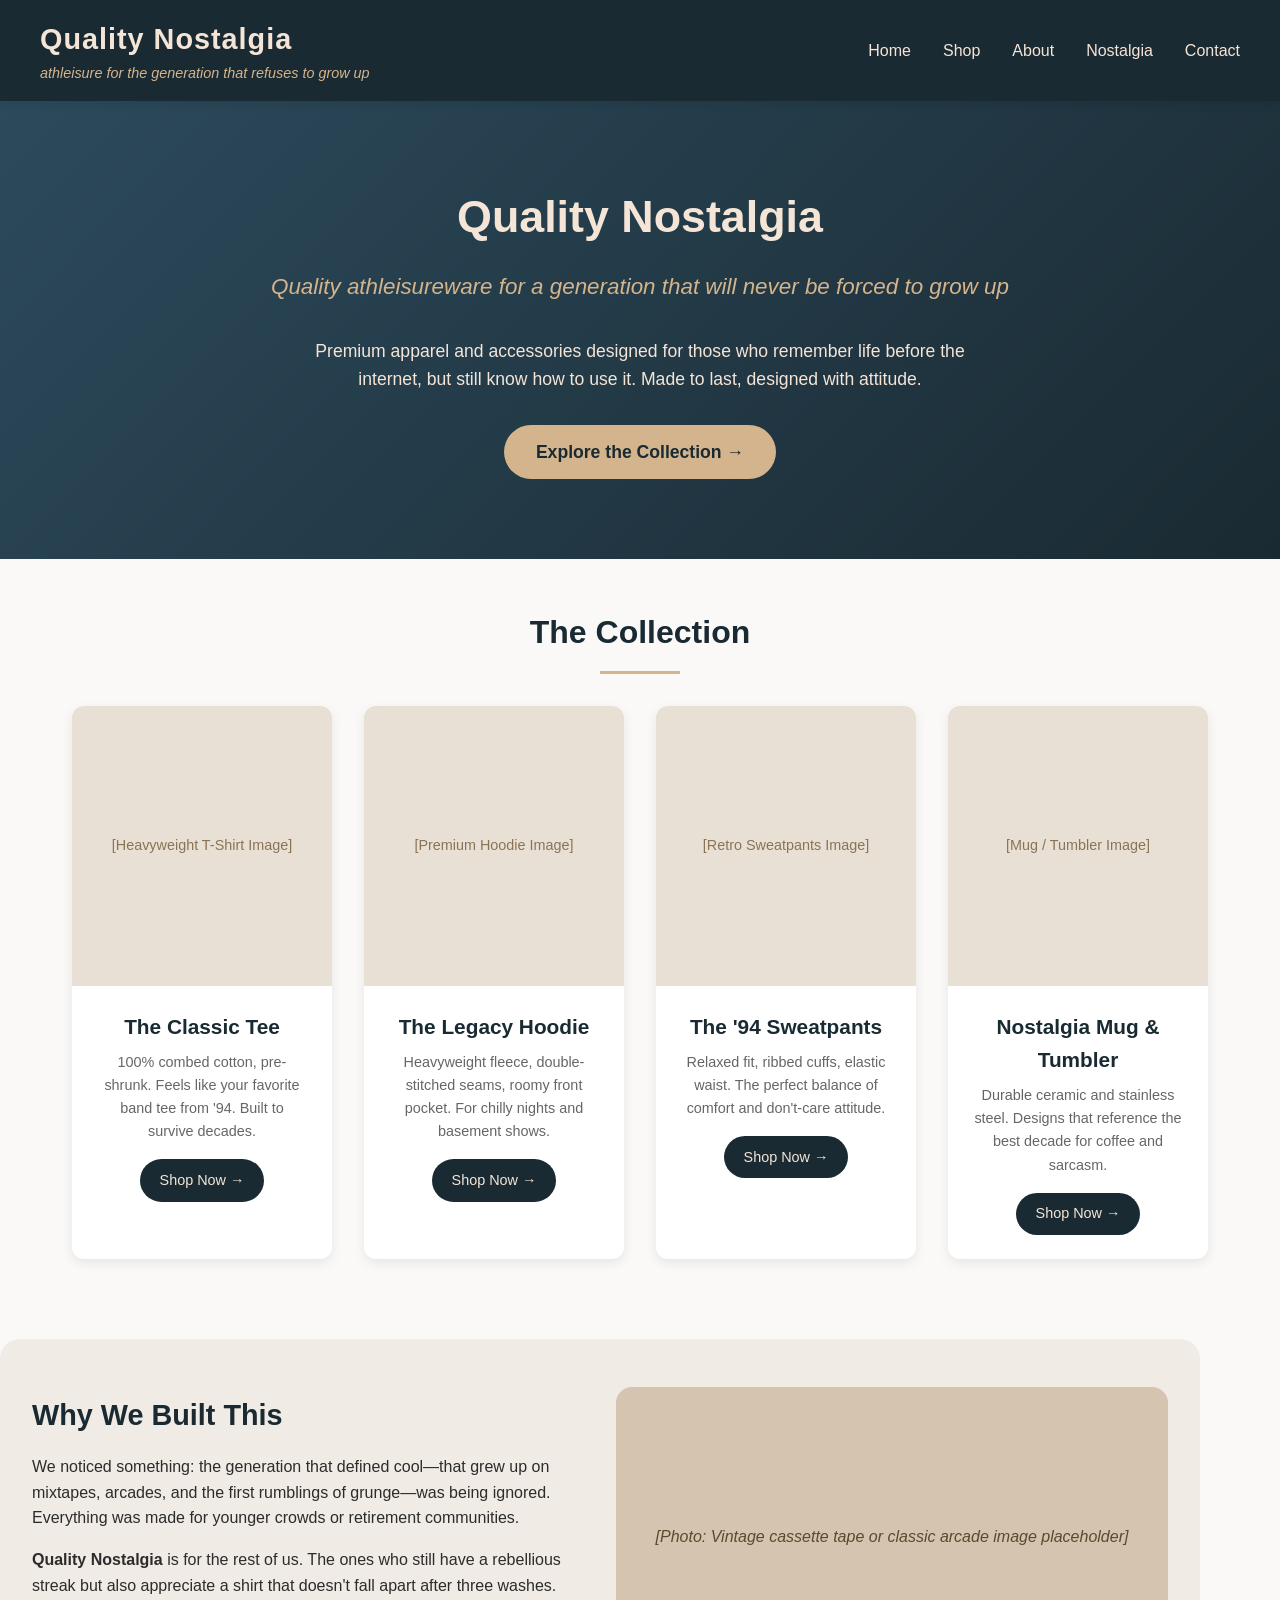
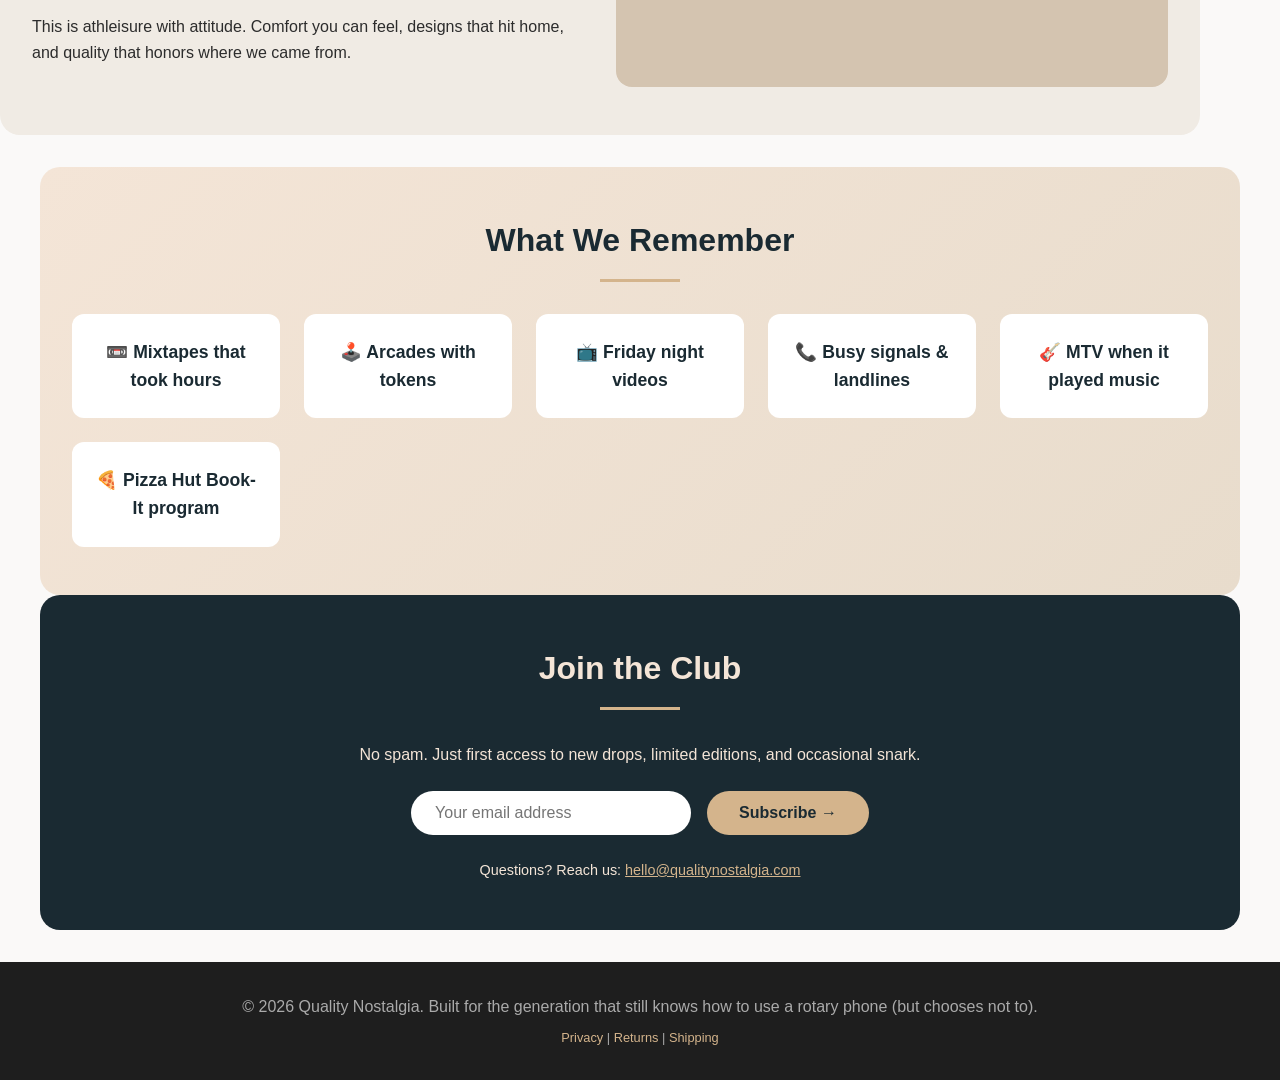
==== index.html @ 0fdc16dc "Create index.html" ====
<!DOCTYPE html>
<html lang="en">
<head>
    <meta charset="UTF-8">
    <meta name="viewport" content="width=device-width, initial-scale=1.0, user-scalable=yes">
    <title>Quality Nostalgia - Premium Athleisure for Gen X</title>
    <style>
        * {
            margin: 0;
            padding: 0;
            box-sizing: border-box;
        }

        body {
            font-family: 'Segoe UI', Tahoma, Geneva, Verdana, sans-serif;
            line-height: 1.6;
            color: #2c2c2c;
            background-color: #faf9f8;
        }

        /* Header & Navigation */
        header {
            background-color: #1a2a32;
            color: #f4e5d7;
            padding: 1rem 2rem;
            position: sticky;
            top: 0;
            z-index: 100;
            box-shadow: 0 2px 10px rgba(0,0,0,0.1);
        }

        .header-container {
            max-width: 1200px;
            margin: 0 auto;
            display: flex;
            justify-content: space-between;
            align-items: center;
            flex-wrap: wrap;
        }

        .logo h1 {
            font-size: 1.8rem;
            letter-spacing: 1px;
            font-weight: 600;
        }

        .logo p {
            font-size: 0.9rem;
            font-style: italic;
            color: #d4b48c;
        }

        nav ul {
            display: flex;
            list-style: none;
            gap: 2rem;
        }

        nav a {
            color: #f4e5d7;
            text-decoration: none;
            font-weight: 500;
            transition: color 0.3s;
        }

        nav a:hover {
            color: #d4b48c;
        }

        /* Hero Section */
        .hero {
            background: linear-gradient(135deg, #2c4a5c 0%, #1a2a32 100%);
            color: #f4e5d7;
            text-align: center;
            padding: 5rem 2rem;
        }

        .hero h2 {
            font-size: 2.8rem;
            margin-bottom: 1rem;
            font-weight: 700;
        }

        .hero .tagline {
            font-size: 1.4rem;
            margin-bottom: 2rem;
            font-style: italic;
            color: #d4b48c;
        }

        .hero p {
            max-width: 700px;
            margin: 0 auto 2rem;
            font-size: 1.1rem;
        }

        .cta-button {
            display: inline-block;
            background-color: #d4b48c;
            color: #1a2a32;
            padding: 0.8rem 2rem;
            text-decoration: none;
            font-weight: bold;
            border-radius: 40px;
            transition: all 0.3s;
            font-size: 1.1rem;
        }

        .cta-button:hover {
            background-color: #c4a074;
            transform: scale(1.02);
        }

        /* Container */
        .container {
            max-width: 1200px;
            margin: 0 auto;
            padding: 3rem 2rem;
        }

        /* Section Titles */
        .section-title {
            text-align: center;
            font-size: 2rem;
            margin-bottom: 2rem;
            color: #1a2a32;
            position: relative;
            padding-bottom: 1rem;
        }

        .section-title:after {
            content: '';
            position: absolute;
            bottom: 0;
            left: 50%;
            transform: translateX(-50%);
            width: 80px;
            height: 3px;
            background-color: #d4b48c;
        }

        /* Product Grid */
        .products-grid {
            display: grid;
            grid-template-columns: repeat(auto-fit, minmax(250px, 1fr));
            gap: 2rem;
            margin-top: 2rem;
        }

        .product-card {
            background: white;
            border-radius: 12px;
            overflow: hidden;
            box-shadow: 0 4px 12px rgba(0,0,0,0.08);
            transition: transform 0.3s, box-shadow 0.3s;
            text-align: center;
        }

        .product-card:hover {
            transform: translateY(-5px);
            box-shadow: 0 8px 20px rgba(0,0,0,0.12);
        }

        .product-image {
            width: 100%;
            height: 280px;
            background-color: #e8e0d5;
            display: flex;
            align-items: center;
            justify-content: center;
            color: #8b7355;
            font-size: 0.9rem;
        }

        .product-image img {
            width: 100%;
            height: 100%;
            object-fit: cover;
        }

        .product-info {
            padding: 1.5rem;
        }

        .product-info h3 {
            font-size: 1.3rem;
            margin-bottom: 0.5rem;
            color: #1a2a32;
        }

        .product-info p {
            color: #666;
            margin-bottom: 1rem;
            font-size: 0.9rem;
        }

        .shop-link {
            display: inline-block;
            background-color: #1a2a32;
            color: #f4e5d7;
            padding: 0.6rem 1.2rem;
            text-decoration: none;
            border-radius: 30px;
            font-size: 0.9rem;
            font-weight: 500;
            transition: background-color 0.3s;
        }

        .shop-link:hover {
            background-color: #2c4a5c;
        }

        /* About Section */
        .about {
            background-color: #f0ebe4;
            margin: 2rem 0;
            border-radius: 20px;
        }

        .about-content {
            display: grid;
            grid-template-columns: 1fr 1fr;
            gap: 2rem;
            align-items: center;
        }

        .about-text h3 {
            font-size: 1.8rem;
            margin-bottom: 1rem;
            color: #1a2a32;
        }

        .about-text p {
            margin-bottom: 1rem;
        }

        .about-image {
            background-color: #d4c4b0;
            border-radius: 16px;
            height: 300px;
            display: flex;
            align-items: center;
            justify-content: center;
            color: #5c4a2e;
            font-style: italic;
        }

        /* Nostalgia Section */
        .nostalgia {
            background: linear-gradient(135deg, #f4e5d7 0%, #e8dccc 100%);
            border-radius: 20px;
            text-align: center;
        }

        .nostalgia-grid {
            display: grid;
            grid-template-columns: repeat(auto-fit, minmax(200px, 1fr));
            gap: 1.5rem;
            margin-top: 2rem;
        }

        .nostalgia-item {
            background: white;
            padding: 1.5rem;
            border-radius: 12px;
            font-weight: bold;
            color: #1a2a32;
            font-size: 1.1rem;
        }

        /* Newsletter */
        .newsletter {
            text-align: center;
            background-color: #1a2a32;
            color: #f4e5d7;
            border-radius: 20px;
        }

        .newsletter-form {
            display: flex;
            flex-wrap: wrap;
            justify-content: center;
            gap: 1rem;
            margin-top: 1.5rem;
        }

        .newsletter-form input {
            padding: 0.8rem 1.5rem;
            border: none;
            border-radius: 40px;
            width: 280px;
            font-size: 1rem;
        }

        .newsletter-form button {
            background-color: #d4b48c;
            color: #1a2a32;
            border: none;
            padding: 0.8rem 2rem;
            border-radius: 40px;
            font-weight: bold;
            cursor: pointer;
            transition: background-color 0.3s;
            font-size: 1rem;
        }

        .newsletter-form button:hover {
            background-color: #c4a074;
        }

        /* Footer */
        footer {
            background-color: #1e1e1e;
            color: #aaa;
            text-align: center;
            padding: 2rem;
            margin-top: 2rem;
        }

        footer a {
            color: #d4b48c;
            text-decoration: none;
        }

        /* Responsive */
        @media (max-width: 768px) {
            .header-container {
                flex-direction: column;
                gap: 1rem;
            }
            nav ul {
                gap: 1rem;
                flex-wrap: wrap;
                justify-content: center;
            }
            .hero h2 {
                font-size: 2rem;
            }
            .about-content {
                grid-template-columns: 1fr;
            }
            .products-grid {
                grid-template-columns: repeat(auto-fit, minmax(200px, 1fr));
            }
        }
    </style>
</head>
<body>

<header>
    <div class="header-container">
        <div class="logo">
            <h1>Quality Nostalgia</h1>
            <p>athleisure for the generation that refuses to grow up</p>
        </div>
        <nav>
            <ul>
                <li><a href="#">Home</a></li>
                <li><a href="#products">Shop</a></li>
                <li><a href="#about">About</a></li>
                <li><a href="#nostalgia">Nostalgia</a></li>
                <li><a href="#contact">Contact</a></li>
            </ul>
        </nav>
    </div>
</header>

<section class="hero">
    <h2>Quality Nostalgia</h2>
    <div class="tagline">Quality athleisureware for a generation that will never be forced to grow up</div>
    <p>Premium apparel and accessories designed for those who remember life before the internet, but still know how to use it. Made to last, designed with attitude.</p>
    <a href="#products" class="cta-button">Explore the Collection →</a>
</section>

<div class="container" id="products">
    <h2 class="section-title">The Collection</h2>
    <div class="products-grid">
        <div class="product-card">
            <div class="product-image">
                [Heavyweight T-Shirt Image]
            </div>
            <div class="product-info">
                <h3>The Classic Tee</h3>
                <p>100% combed cotton, pre-shrunk. Feels like your favorite band tee from '94. Built to survive decades.</p>
                <a href="#" class="shop-link">Shop Now →</a>
            </div>
        </div>
        <div class="product-card">
            <div class="product-image">
                [Premium Hoodie Image]
            </div>
            <div class="product-info">
                <h3>The Legacy Hoodie</h3>
                <p>Heavyweight fleece, double-stitched seams, roomy front pocket. For chilly nights and basement shows.</p>
                <a href="#" class="shop-link">Shop Now →</a>
            </div>
        </div>
        <div class="product-card">
            <div class="product-image">
                [Retro Sweatpants Image]
            </div>
            <div class="product-info">
                <h3>The '94 Sweatpants</h3>
                <p>Relaxed fit, ribbed cuffs, elastic waist. The perfect balance of comfort and don't-care attitude.</p>
                <a href="#" class="shop-link">Shop Now →</a>
            </div>
        </div>
        <div class="product-card">
            <div class="product-image">
                [Mug / Tumbler Image]
            </div>
            <div class="product-info">
                <h3>Nostalgia Mug & Tumbler</h3>
                <p>Durable ceramic and stainless steel. Designs that reference the best decade for coffee and sarcasm.</p>
                <a href="#" class="shop-link">Shop Now →</a>
            </div>
        </div>
    </div>
</div>

<div class="container about" id="about">
    <div class="about-content">
        <div class="about-text">
            <h3>Why We Built This</h3>
            <p>We noticed something: the generation that defined cool—that grew up on mixtapes, arcades, and the first rumblings of grunge—was being ignored. Everything was made for younger crowds or retirement communities.</p>
            <p><strong>Quality Nostalgia</strong> is for the rest of us. The ones who still have a rebellious streak but also appreciate a shirt that doesn't fall apart after three washes.</p>
            <p>This is athleisure with attitude. Comfort you can feel, designs that hit home, and quality that honors where we came from.</p>
        </div>
        <div class="about-image">
            [Photo: Vintage cassette tape or classic arcade image placeholder]
        </div>
    </div>
</div>

<div class="container nostalgia" id="nostalgia">
    <h2 class="section-title">What We Remember</h2>
    <div class="nostalgia-grid">
        <div class="nostalgia-item">📼 Mixtapes that took hours</div>
        <div class="nostalgia-item">🕹️ Arcades with tokens</div>
        <div class="nostalgia-item">📺 Friday night videos</div>
        <div class="nostalgia-item">📞 Busy signals & landlines</div>
        <div class="nostalgia-item">🎸 MTV when it played music</div>
        <div class="nostalgia-item">🍕 Pizza Hut Book-It program</div>
    </div>
</div>

<div class="container newsletter" id="contact">
    <h2 class="section-title" style="color: #f4e5d7;">Join the Club</h2>
    <p>No spam. Just first access to new drops, limited editions, and occasional snark.</p>
    <form class="newsletter-form" action="#" method="post">
        <input type="email" placeholder="Your email address" required>
        <button type="submit">Subscribe →</button>
    </form>
    <p style="margin-top: 1.5rem; font-size: 0.9rem;">Questions? Reach us: <a href="mailto:hello@qualitynostalgia.com" style="color: #d4b48c;">hello@qualitynostalgia.com</a></p>
</div>

<footer>
    <p>&copy; 2026 Quality Nostalgia. Built for the generation that still knows how to use a rotary phone (but chooses not to).</p>
    <p style="margin-top: 0.5rem; font-size: 0.8rem;"><a href="#">Privacy</a> | <a href="#">Returns</a> | <a href="#">Shipping</a></p>
</footer>

</body>
</html>
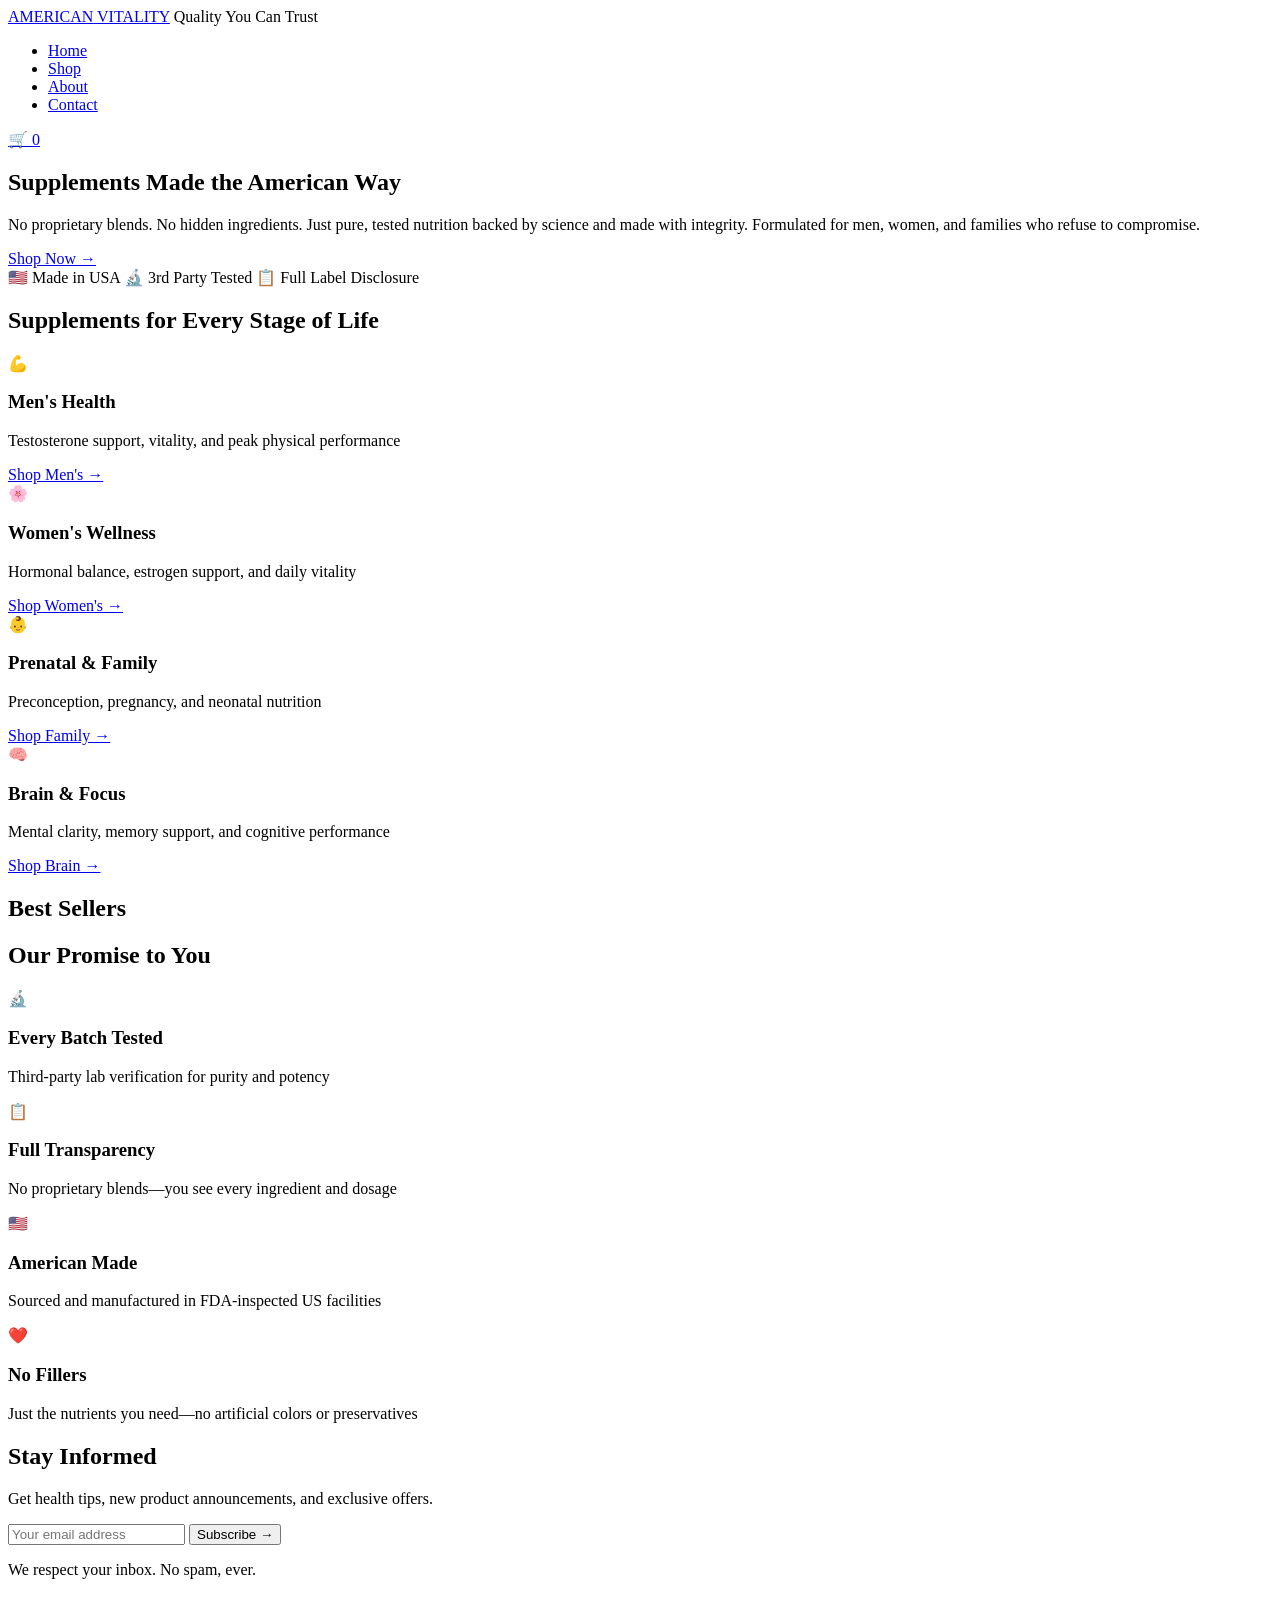
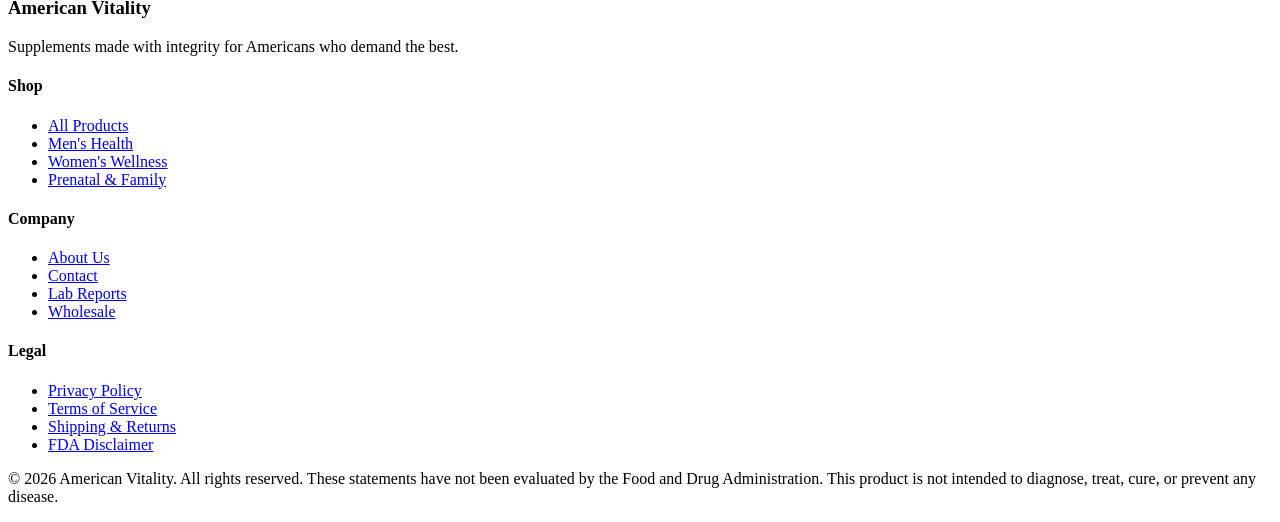
==== commit 27392fe7: "Update index.html" ====
--- a/index.html
+++ b/index.html
@@ -2,462 +2,171 @@
 <html lang="en">
 <head>
     <meta charset="UTF-8">
-    <meta name="viewport" content="width=device-width, initial-scale=1.0, user-scalable=yes">
-    <title>Quality Nostalgia - Premium Athleisure for Gen X</title>
-    <style>
-        * {
-            margin: 0;
-            padding: 0;
-            box-sizing: border-box;
-        }
-
-        body {
-            font-family: 'Segoe UI', Tahoma, Geneva, Verdana, sans-serif;
-            line-height: 1.6;
-            color: #2c2c2c;
-            background-color: #faf9f8;
-        }
-
-        /* Header & Navigation */
-        header {
-            background-color: #1a2a32;
-            color: #f4e5d7;
-            padding: 1rem 2rem;
-            position: sticky;
-            top: 0;
-            z-index: 100;
-            box-shadow: 0 2px 10px rgba(0,0,0,0.1);
-        }
-
-        .header-container {
-            max-width: 1200px;
-            margin: 0 auto;
-            display: flex;
-            justify-content: space-between;
-            align-items: center;
-            flex-wrap: wrap;
-        }
-
-        .logo h1 {
-            font-size: 1.8rem;
-            letter-spacing: 1px;
-            font-weight: 600;
-        }
-
-        .logo p {
-            font-size: 0.9rem;
-            font-style: italic;
-            color: #d4b48c;
-        }
-
-        nav ul {
-            display: flex;
-            list-style: none;
-            gap: 2rem;
-        }
-
-        nav a {
-            color: #f4e5d7;
-            text-decoration: none;
-            font-weight: 500;
-            transition: color 0.3s;
-        }
-
-        nav a:hover {
-            color: #d4b48c;
-        }
-
-        /* Hero Section */
-        .hero {
-            background: linear-gradient(135deg, #2c4a5c 0%, #1a2a32 100%);
-            color: #f4e5d7;
-            text-align: center;
-            padding: 5rem 2rem;
-        }
-
-        .hero h2 {
-            font-size: 2.8rem;
-            margin-bottom: 1rem;
-            font-weight: 700;
-        }
-
-        .hero .tagline {
-            font-size: 1.4rem;
-            margin-bottom: 2rem;
-            font-style: italic;
-            color: #d4b48c;
-        }
-
-        .hero p {
-            max-width: 700px;
-            margin: 0 auto 2rem;
-            font-size: 1.1rem;
-        }
-
-        .cta-button {
-            display: inline-block;
-            background-color: #d4b48c;
-            color: #1a2a32;
-            padding: 0.8rem 2rem;
-            text-decoration: none;
-            font-weight: bold;
-            border-radius: 40px;
-            transition: all 0.3s;
-            font-size: 1.1rem;
-        }
-
-        .cta-button:hover {
-            background-color: #c4a074;
-            transform: scale(1.02);
-        }
-
-        /* Container */
-        .container {
-            max-width: 1200px;
-            margin: 0 auto;
-            padding: 3rem 2rem;
-        }
-
-        /* Section Titles */
-        .section-title {
-            text-align: center;
-            font-size: 2rem;
-            margin-bottom: 2rem;
-            color: #1a2a32;
-            position: relative;
-            padding-bottom: 1rem;
-        }
-
-        .section-title:after {
-            content: '';
-            position: absolute;
-            bottom: 0;
-            left: 50%;
-            transform: translateX(-50%);
-            width: 80px;
-            height: 3px;
-            background-color: #d4b48c;
-        }
-
-        /* Product Grid */
-        .products-grid {
-            display: grid;
-            grid-template-columns: repeat(auto-fit, minmax(250px, 1fr));
-            gap: 2rem;
-            margin-top: 2rem;
-        }
-
-        .product-card {
-            background: white;
-            border-radius: 12px;
-            overflow: hidden;
-            box-shadow: 0 4px 12px rgba(0,0,0,0.08);
-            transition: transform 0.3s, box-shadow 0.3s;
-            text-align: center;
-        }
-
-        .product-card:hover {
-            transform: translateY(-5px);
-            box-shadow: 0 8px 20px rgba(0,0,0,0.12);
-        }
-
-        .product-image {
-            width: 100%;
-            height: 280px;
-            background-color: #e8e0d5;
-            display: flex;
-            align-items: center;
-            justify-content: center;
-            color: #8b7355;
-            font-size: 0.9rem;
-        }
-
-        .product-image img {
-            width: 100%;
-            height: 100%;
-            object-fit: cover;
-        }
-
-        .product-info {
-            padding: 1.5rem;
-        }
-
-        .product-info h3 {
-            font-size: 1.3rem;
-            margin-bottom: 0.5rem;
-            color: #1a2a32;
-        }
-
-        .product-info p {
-            color: #666;
-            margin-bottom: 1rem;
-            font-size: 0.9rem;
-        }
-
-        .shop-link {
-            display: inline-block;
-            background-color: #1a2a32;
-            color: #f4e5d7;
-            padding: 0.6rem 1.2rem;
-            text-decoration: none;
-            border-radius: 30px;
-            font-size: 0.9rem;
-            font-weight: 500;
-            transition: background-color 0.3s;
-        }
-
-        .shop-link:hover {
-            background-color: #2c4a5c;
-        }
-
-        /* About Section */
-        .about {
-            background-color: #f0ebe4;
-            margin: 2rem 0;
-            border-radius: 20px;
-        }
-
-        .about-content {
-            display: grid;
-            grid-template-columns: 1fr 1fr;
-            gap: 2rem;
-            align-items: center;
-        }
-
-        .about-text h3 {
-            font-size: 1.8rem;
-            margin-bottom: 1rem;
-            color: #1a2a32;
-        }
-
-        .about-text p {
-            margin-bottom: 1rem;
-        }
-
-        .about-image {
-            background-color: #d4c4b0;
-            border-radius: 16px;
-            height: 300px;
-            display: flex;
-            align-items: center;
-            justify-content: center;
-            color: #5c4a2e;
-            font-style: italic;
-        }
-
-        /* Nostalgia Section */
-        .nostalgia {
-            background: linear-gradient(135deg, #f4e5d7 0%, #e8dccc 100%);
-            border-radius: 20px;
-            text-align: center;
-        }
-
-        .nostalgia-grid {
-            display: grid;
-            grid-template-columns: repeat(auto-fit, minmax(200px, 1fr));
-            gap: 1.5rem;
-            margin-top: 2rem;
-        }
-
-        .nostalgia-item {
-            background: white;
-            padding: 1.5rem;
-            border-radius: 12px;
-            font-weight: bold;
-            color: #1a2a32;
-            font-size: 1.1rem;
-        }
-
-        /* Newsletter */
-        .newsletter {
-            text-align: center;
-            background-color: #1a2a32;
-            color: #f4e5d7;
-            border-radius: 20px;
-        }
-
-        .newsletter-form {
-            display: flex;
-            flex-wrap: wrap;
-            justify-content: center;
-            gap: 1rem;
-            margin-top: 1.5rem;
-        }
-
-        .newsletter-form input {
-            padding: 0.8rem 1.5rem;
-            border: none;
-            border-radius: 40px;
-            width: 280px;
-            font-size: 1rem;
-        }
-
-        .newsletter-form button {
-            background-color: #d4b48c;
-            color: #1a2a32;
-            border: none;
-            padding: 0.8rem 2rem;
-            border-radius: 40px;
-            font-weight: bold;
-            cursor: pointer;
-            transition: background-color 0.3s;
-            font-size: 1rem;
-        }
-
-        .newsletter-form button:hover {
-            background-color: #c4a074;
-        }
-
-        /* Footer */
-        footer {
-            background-color: #1e1e1e;
-            color: #aaa;
-            text-align: center;
-            padding: 2rem;
-            margin-top: 2rem;
-        }
-
-        footer a {
-            color: #d4b48c;
-            text-decoration: none;
-        }
-
-        /* Responsive */
-        @media (max-width: 768px) {
-            .header-container {
-                flex-direction: column;
-                gap: 1rem;
-            }
-            nav ul {
-                gap: 1rem;
-                flex-wrap: wrap;
-                justify-content: center;
-            }
-            .hero h2 {
-                font-size: 2rem;
-            }
-            .about-content {
-                grid-template-columns: 1fr;
-            }
-            .products-grid {
-                grid-template-columns: repeat(auto-fit, minmax(200px, 1fr));
-            }
-        }
-    </style>
+    <meta name="viewport" content="width=device-width, initial-scale=1.0">
+    <title>American Vitality | Premium Supplements for Peak Performance</title>
+    <meta name="description" content="Premium, American-made supplements for men, women, and families. Tested for purity, made with integrity.">
+    <link rel="stylesheet" href="css/style.css">
+    <link href="https://fonts.googleapis.com/css2?family=Inter:opsz,wght@14..32,300;14..32,400;14..32,600;14..32,700&family=Playfair+Display:wght@400;500;600&display=swap" rel="stylesheet">
 </head>
 <body>
+    <!-- Header -->
+    <header class="header">
+        <nav class="nav-container">
+            <div class="logo">
+                <a href="index.html">AMERICAN VITALITY</a>
+                <span>Quality You Can Trust</span>
+            </div>
+            <ul class="nav-links">
+                <li><a href="index.html">Home</a></li>
+                <li><a href="products.html">Shop</a></li>
+                <li><a href="about.html">About</a></li>
+                <li><a href="contact.html">Contact</a></li>
+            </ul>
+            <div class="cart-icon">
+                <a href="#" id="cartLink">🛒 <span id="cartCount">0</span></a>
+            </div>
+        </nav>
+    </header>
 
-<header>
-    <div class="header-container">
-        <div class="logo">
-            <h1>Quality Nostalgia</h1>
-            <p>athleisure for the generation that refuses to grow up</p>
+    <!-- Hero Section -->
+    <section class="hero">
+        <div class="hero-content">
+            <h1>Supplements Made the American Way</h1>
+            <p>No proprietary blends. No hidden ingredients. Just pure, tested nutrition backed by science and made with integrity. Formulated for men, women, and families who refuse to compromise.</p>
+            <a href="products.html" class="btn-primary">Shop Now →</a>
         </div>
-        <nav>
-            <ul>
-                <li><a href="#">Home</a></li>
-                <li><a href="#products">Shop</a></li>
-                <li><a href="#about">About</a></li>
-                <li><a href="#nostalgia">Nostalgia</a></li>
-                <li><a href="#contact">Contact</a></li>
-            </ul>
-        </nav>
-    </div>
-</header>
+        <div class="hero-badge">
+            <span>🇺🇸 Made in USA</span>
+            <span>🔬 3rd Party Tested</span>
+            <span>📋 Full Label Disclosure</span>
+        </div>
+    </section>
 
-<section class="hero">
-    <h2>Quality Nostalgia</h2>
-    <div class="tagline">Quality athleisureware for a generation that will never be forced to grow up</div>
-    <p>Premium apparel and accessories designed for those who remember life before the internet, but still know how to use it. Made to last, designed with attitude.</p>
-    <a href="#products" class="cta-button">Explore the Collection →</a>
-</section>
-
-<div class="container" id="products">
-    <h2 class="section-title">The Collection</h2>
-    <div class="products-grid">
-        <div class="product-card">
-            <div class="product-image">
-                [Heavyweight T-Shirt Image]
-            </div>
-            <div class="product-info">
-                <h3>The Classic Tee</h3>
-                <p>100% combed cotton, pre-shrunk. Feels like your favorite band tee from '94. Built to survive decades.</p>
-                <a href="#" class="shop-link">Shop Now →</a>
+    <!-- Featured Categories -->
+    <section class="categories">
+        <div class="container">
+            <h2 class="section-title">Supplements for Every Stage of Life</h2>
+            <div class="category-grid">
+                <div class="category-card">
+                    <div class="category-icon">💪</div>
+                    <h3>Men's Health</h3>
+                    <p>Testosterone support, vitality, and peak physical performance</p>
+                    <a href="products.html?category=men">Shop Men's →</a>
+                </div>
+                <div class="category-card">
+                    <div class="category-icon">🌸</div>
+                    <h3>Women's Wellness</h3>
+                    <p>Hormonal balance, estrogen support, and daily vitality</p>
+                    <a href="products.html?category=women">Shop Women's →</a>
+                </div>
+                <div class="category-card">
+                    <div class="category-icon">👶</div>
+                    <h3>Prenatal & Family</h3>
+                    <p>Preconception, pregnancy, and neonatal nutrition</p>
+                    <a href="products.html?category=family">Shop Family →</a>
+                </div>
+                <div class="category-card">
+                    <div class="category-icon">🧠</div>
+                    <h3>Brain & Focus</h3>
+                    <p>Mental clarity, memory support, and cognitive performance</p>
+                    <a href="products.html?category=brain">Shop Brain →</a>
+                </div>
             </div>
         </div>
-        <div class="product-card">
-            <div class="product-image">
-                [Premium Hoodie Image]
-            </div>
-            <div class="product-info">
-                <h3>The Legacy Hoodie</h3>
-                <p>Heavyweight fleece, double-stitched seams, roomy front pocket. For chilly nights and basement shows.</p>
-                <a href="#" class="shop-link">Shop Now →</a>
+    </section>
+
+    <!-- Featured Products -->
+    <section class="featured">
+        <div class="container">
+            <h2 class="section-title">Best Sellers</h2>
+            <div class="product-grid" id="featuredProducts">
+                <!-- Products loaded via JavaScript -->
             </div>
         </div>
-        <div class="product-card">
-            <div class="product-image">
-                [Retro Sweatpants Image]
-            </div>
-            <div class="product-info">
-                <h3>The '94 Sweatpants</h3>
-                <p>Relaxed fit, ribbed cuffs, elastic waist. The perfect balance of comfort and don't-care attitude.</p>
-                <a href="#" class="shop-link">Shop Now →</a>
+    </section>
+
+    <!-- Quality Promise -->
+    <section class="quality-banner">
+        <div class="container">
+            <h2>Our Promise to You</h2>
+            <div class="promise-grid">
+                <div class="promise-item">
+                    <span>🔬</span>
+                    <h3>Every Batch Tested</h3>
+                    <p>Third-party lab verification for purity and potency</p>
+                </div>
+                <div class="promise-item">
+                    <span>📋</span>
+                    <h3>Full Transparency</h3>
+                    <p>No proprietary blends—you see every ingredient and dosage</p>
+                </div>
+                <div class="promise-item">
+                    <span>🇺🇸</span>
+                    <h3>American Made</h3>
+                    <p>Sourced and manufactured in FDA-inspected US facilities</p>
+                </div>
+                <div class="promise-item">
+                    <span>❤️</span>
+                    <h3>No Fillers</h3>
+                    <p>Just the nutrients you need—no artificial colors or preservatives</p>
+                </div>
             </div>
         </div>
-        <div class="product-card">
-            <div class="product-image">
-                [Mug / Tumbler Image]
+    </section>
+
+    <!-- Newsletter -->
+    <section class="newsletter">
+        <div class="container">
+            <h2>Stay Informed</h2>
+            <p>Get health tips, new product announcements, and exclusive offers.</p>
+            <form id="newsletterForm">
+                <input type="email" placeholder="Your email address" required>
+                <button type="submit">Subscribe →</button>
+            </form>
+            <p class="disclaimer">We respect your inbox. No spam, ever.</p>
+        </div>
+    </section>
+
+    <!-- Footer -->
+    <footer class="footer">
+        <div class="footer-content">
+            <div class="footer-section">
+                <h3>American Vitality</h3>
+                <p>Supplements made with integrity for Americans who demand the best.</p>
             </div>
-            <div class="product-info">
-                <h3>Nostalgia Mug & Tumbler</h3>
-                <p>Durable ceramic and stainless steel. Designs that reference the best decade for coffee and sarcasm.</p>
-                <a href="#" class="shop-link">Shop Now →</a>
+            <div class="footer-section">
+                <h4>Shop</h4>
+                <ul>
+                    <li><a href="products.html">All Products</a></li>
+                    <li><a href="products.html?category=men">Men's Health</a></li>
+                    <li><a href="products.html?category=women">Women's Wellness</a></li>
+                    <li><a href="products.html?category=family">Prenatal & Family</a></li>
+                </ul>
+            </div>
+            <div class="footer-section">
+                <h4>Company</h4>
+                <ul>
+                    <li><a href="about.html">About Us</a></li>
+                    <li><a href="contact.html">Contact</a></li>
+                    <li><a href="#">Lab Reports</a></li>
+                    <li><a href="#">Wholesale</a></li>
+                </ul>
+            </div>
+            <div class="footer-section">
+                <h4>Legal</h4>
+                <ul>
+                    <li><a href="#">Privacy Policy</a></li>
+                    <li><a href="#">Terms of Service</a></li>
+                    <li><a href="#">Shipping & Returns</a></li>
+                    <li><a href="#">FDA Disclaimer</a></li>
+                </ul>
             </div>
         </div>
-    </div>
-</div>
+        <div class="footer-bottom">
+            <p>&copy; 2026 American Vitality. All rights reserved. These statements have not been evaluated by the Food and Drug Administration. This product is not intended to diagnose, treat, cure, or prevent any disease.</p>
+        </div>
+    </footer>
 
-<div class="container about" id="about">
-    <div class="about-content">
-        <div class="about-text">
-            <h3>Why We Built This</h3>
-            <p>We noticed something: the generation that defined cool—that grew up on mixtapes, arcades, and the first rumblings of grunge—was being ignored. Everything was made for younger crowds or retirement communities.</p>
-            <p><strong>Quality Nostalgia</strong> is for the rest of us. The ones who still have a rebellious streak but also appreciate a shirt that doesn't fall apart after three washes.</p>
-            <p>This is athleisure with attitude. Comfort you can feel, designs that hit home, and quality that honors where we came from.</p>
-        </div>
-        <div class="about-image">
-            [Photo: Vintage cassette tape or classic arcade image placeholder]
-        </div>
-    </div>
-</div>
-
-<div class="container nostalgia" id="nostalgia">
-    <h2 class="section-title">What We Remember</h2>
-    <div class="nostalgia-grid">
-        <div class="nostalgia-item">📼 Mixtapes that took hours</div>
-        <div class="nostalgia-item">🕹️ Arcades with tokens</div>
-        <div class="nostalgia-item">📺 Friday night videos</div>
-        <div class="nostalgia-item">📞 Busy signals & landlines</div>
-        <div class="nostalgia-item">🎸 MTV when it played music</div>
-        <div class="nostalgia-item">🍕 Pizza Hut Book-It program</div>
-    </div>
-</div>
-
-<div class="container newsletter" id="contact">
-    <h2 class="section-title" style="color: #f4e5d7;">Join the Club</h2>
-    <p>No spam. Just first access to new drops, limited editions, and occasional snark.</p>
-    <form class="newsletter-form" action="#" method="post">
-        <input type="email" placeholder="Your email address" required>
-        <button type="submit">Subscribe →</button>
-    </form>
-    <p style="margin-top: 1.5rem; font-size: 0.9rem;">Questions? Reach us: <a href="mailto:hello@qualitynostalgia.com" style="color: #d4b48c;">hello@qualitynostalgia.com</a></p>
-</div>
-
-<footer>
-    <p>&copy; 2026 Quality Nostalgia. Built for the generation that still knows how to use a rotary phone (but chooses not to).</p>
-    <p style="margin-top: 0.5rem; font-size: 0.8rem;"><a href="#">Privacy</a> | <a href="#">Returns</a> | <a href="#">Shipping</a></p>
-</footer>
-
+    <script src="js/main.js"></script>
 </body>
 </html>
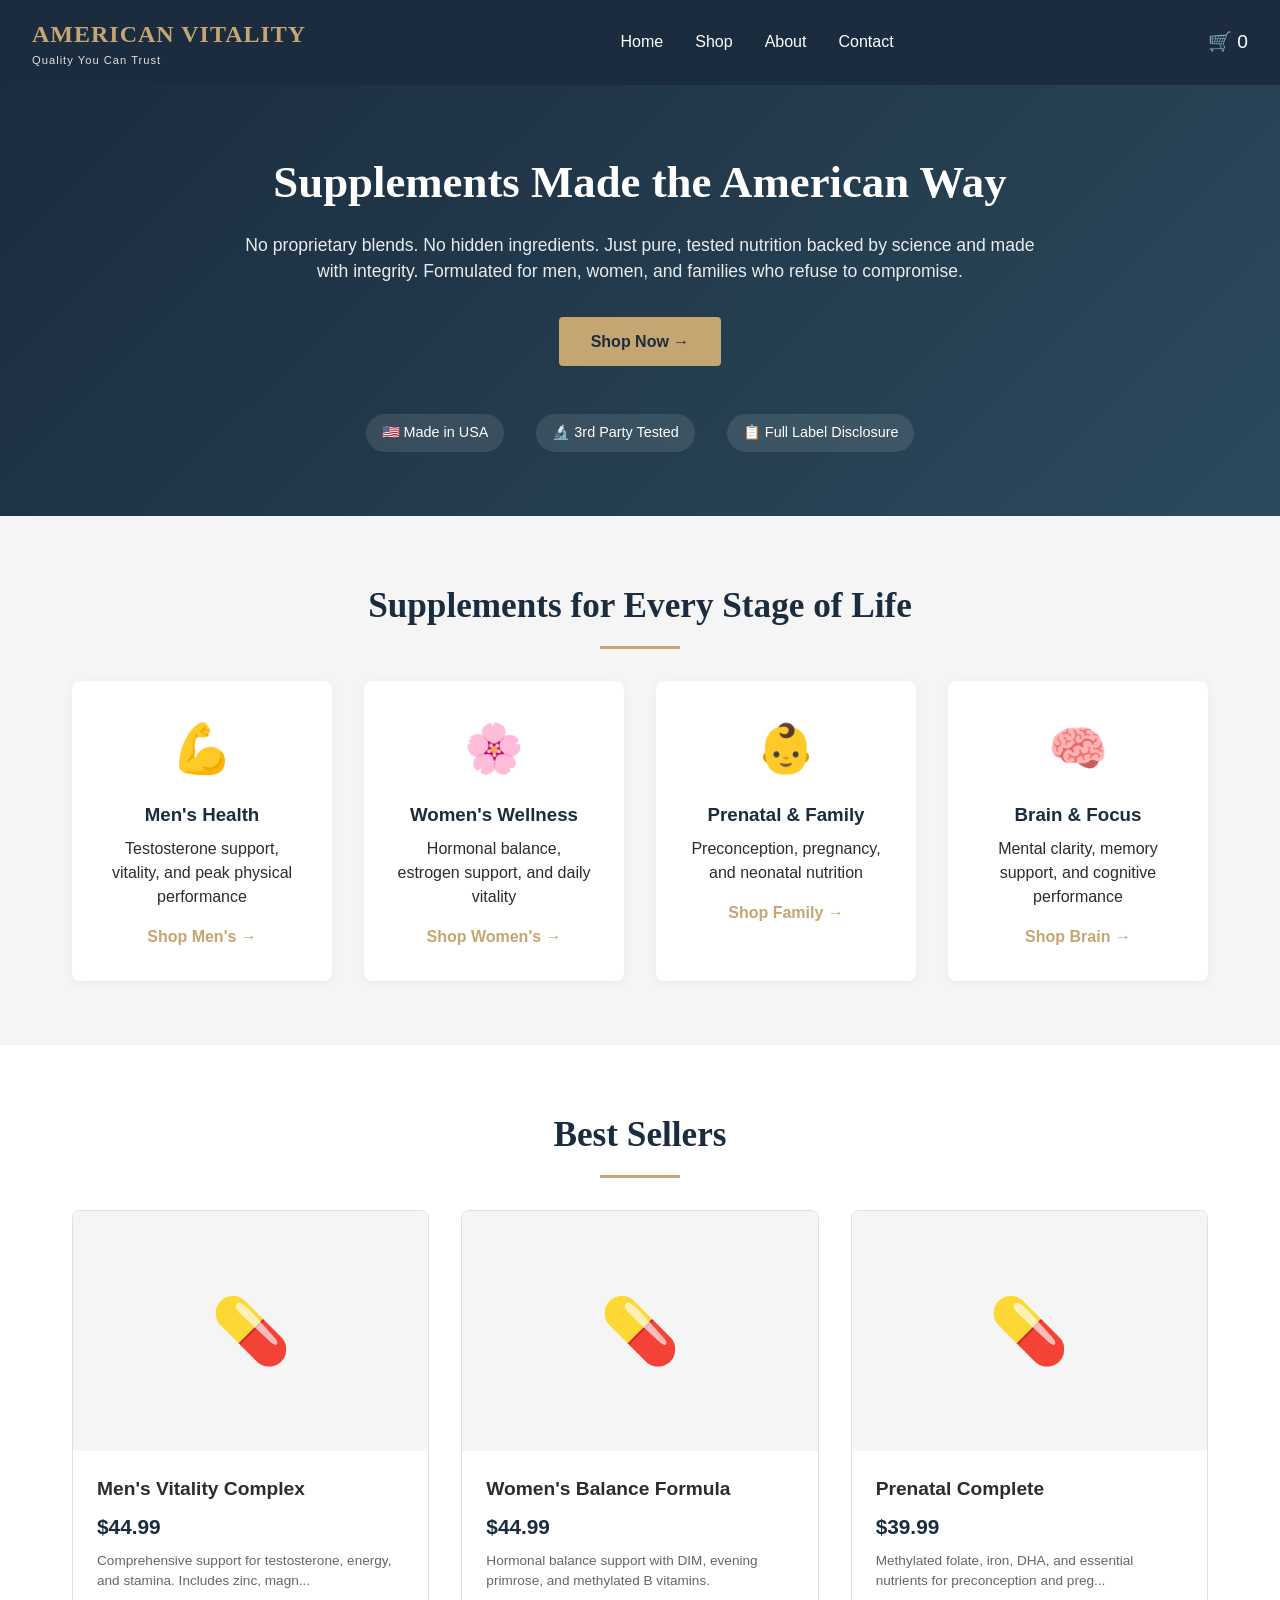
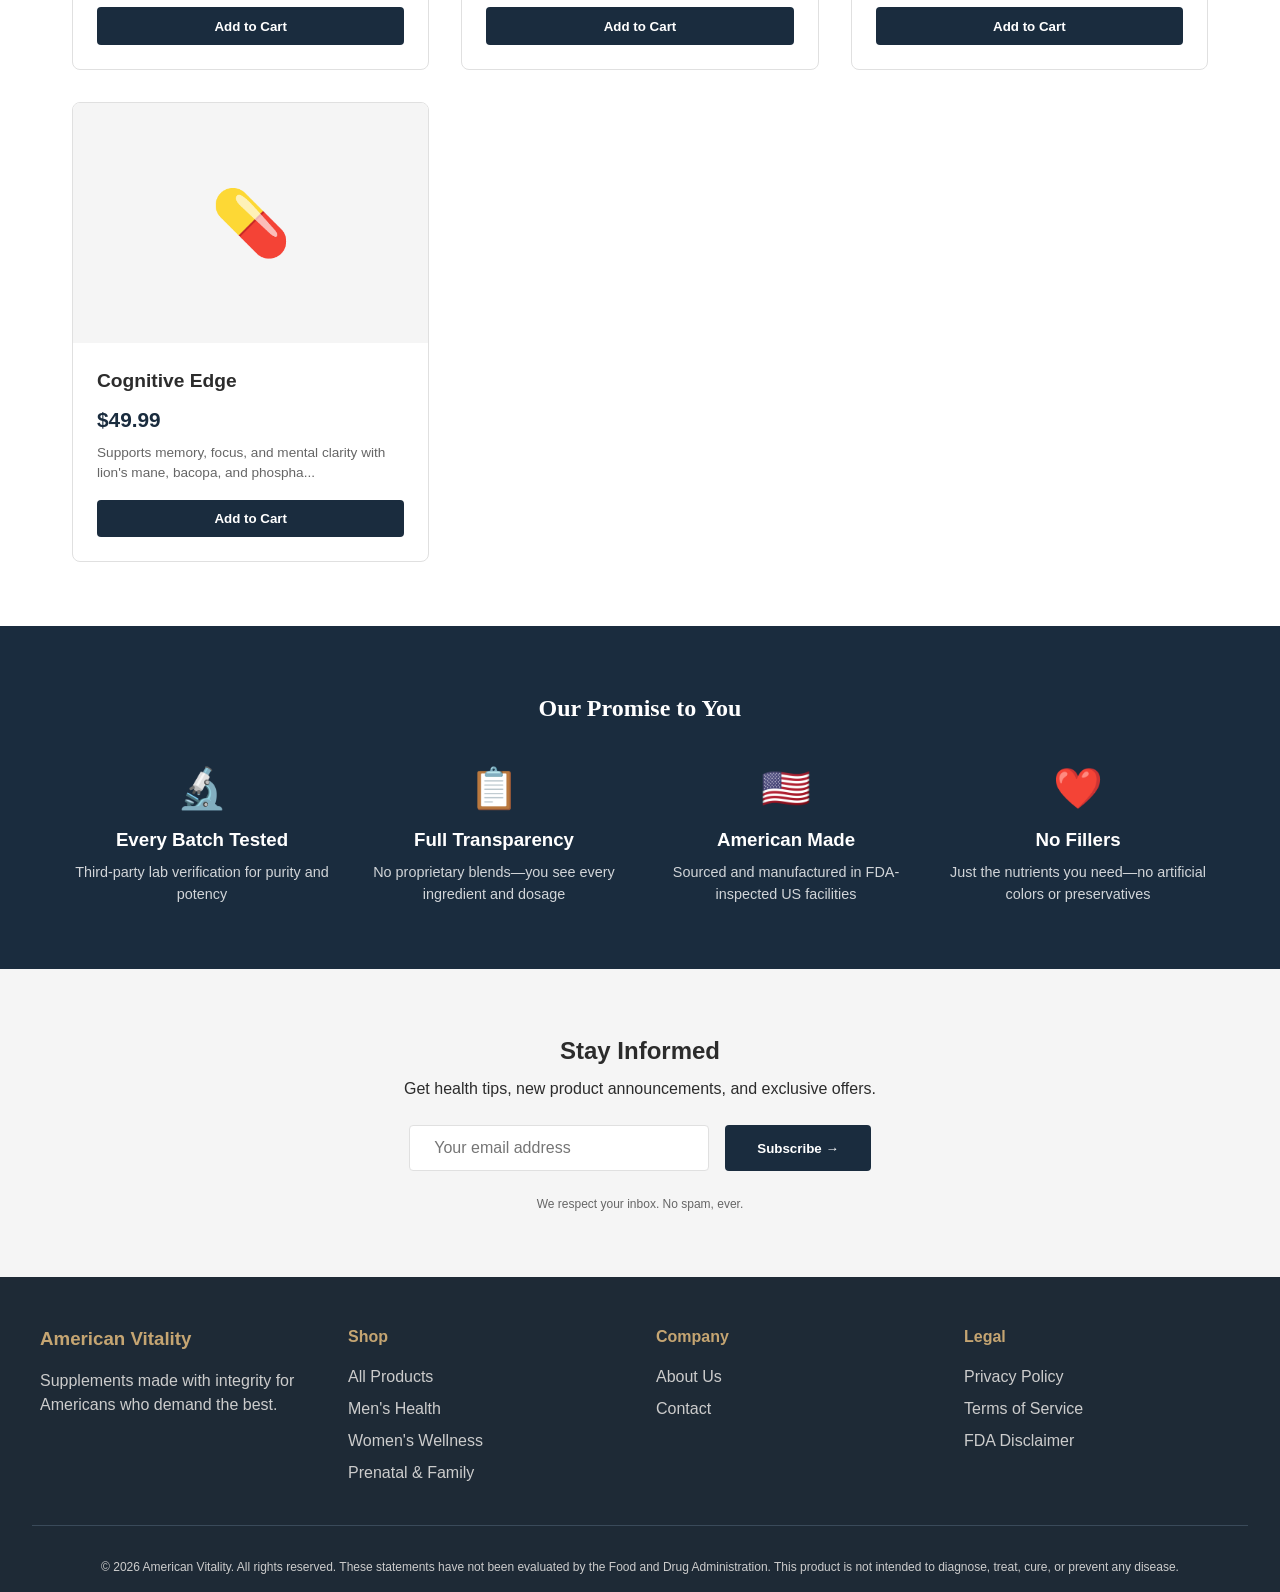
==== commit 6e1e48ac: "Update index.html" ====
--- a/index.html
+++ b/index.html
@@ -4,9 +4,429 @@
     <meta charset="UTF-8">
     <meta name="viewport" content="width=device-width, initial-scale=1.0">
     <title>American Vitality | Premium Supplements for Peak Performance</title>
-    <meta name="description" content="Premium, American-made supplements for men, women, and families. Tested for purity, made with integrity.">
-    <link rel="stylesheet" href="css/style.css">
-    <link href="https://fonts.googleapis.com/css2?family=Inter:opsz,wght@14..32,300;14..32,400;14..32,600;14..32,700&family=Playfair+Display:wght@400;500;600&display=swap" rel="stylesheet">
+    <style>
+        * {
+            margin: 0;
+            padding: 0;
+            box-sizing: border-box;
+        }
+
+        body {
+            font-family: 'Segoe UI', Tahoma, Geneva, Verdana, sans-serif;
+            line-height: 1.5;
+            color: #2c2c2c;
+            background-color: #ffffff;
+        }
+
+        /* Header */
+        .header {
+            background-color: #1a2c3e;
+            padding: 1rem 2rem;
+            position: sticky;
+            top: 0;
+            z-index: 1000;
+        }
+
+        .nav-container {
+            max-width: 1400px;
+            margin: 0 auto;
+            display: flex;
+            justify-content: space-between;
+            align-items: center;
+            flex-wrap: wrap;
+        }
+
+        .logo a {
+            font-size: 1.5rem;
+            font-weight: 700;
+            color: #c5a572;
+            text-decoration: none;
+            letter-spacing: 1px;
+            font-family: 'Georgia', serif;
+        }
+
+        .logo span {
+            display: block;
+            font-size: 0.7rem;
+            color: #e0e0e0;
+            letter-spacing: 1px;
+        }
+
+        .nav-links {
+            display: flex;
+            list-style: none;
+            gap: 2rem;
+        }
+
+        .nav-links a {
+            color: #ffffff;
+            text-decoration: none;
+            font-weight: 500;
+            transition: color 0.3s;
+        }
+
+        .nav-links a:hover {
+            color: #c5a572;
+        }
+
+        .cart-icon a {
+            color: #ffffff;
+            text-decoration: none;
+            font-size: 1.2rem;
+        }
+
+        /* Hero Section */
+        .hero {
+            background: linear-gradient(135deg, #1a2c3e 0%, #2c4a5c 100%);
+            color: #ffffff;
+            text-align: center;
+            padding: 4rem 2rem;
+        }
+
+        .hero-content {
+            max-width: 800px;
+            margin: 0 auto;
+        }
+
+        .hero h1 {
+            font-size: 2.8rem;
+            margin-bottom: 1rem;
+            font-family: 'Georgia', serif;
+        }
+
+        .hero p {
+            font-size: 1.1rem;
+            margin-bottom: 2rem;
+            opacity: 0.9;
+        }
+
+        .btn-primary {
+            display: inline-block;
+            background-color: #c5a572;
+            color: #1a2c3e;
+            padding: 0.8rem 2rem;
+            text-decoration: none;
+            font-weight: 600;
+            border-radius: 4px;
+            transition: all 0.3s;
+        }
+
+        .btn-primary:hover {
+            background-color: #a8895a;
+            transform: translateY(-2px);
+        }
+
+        .hero-badge {
+            display: flex;
+            justify-content: center;
+            gap: 2rem;
+            margin-top: 3rem;
+            flex-wrap: wrap;
+        }
+
+        .hero-badge span {
+            background: rgba(255,255,255,0.1);
+            padding: 0.5rem 1rem;
+            border-radius: 30px;
+            font-size: 0.9rem;
+        }
+
+        .container {
+            max-width: 1200px;
+            margin: 0 auto;
+            padding: 0 2rem;
+        }
+
+        .section-title {
+            text-align: center;
+            font-size: 2.2rem;
+            margin-bottom: 2rem;
+            color: #1a2c3e;
+            position: relative;
+            padding-bottom: 1rem;
+            font-family: 'Georgia', serif;
+        }
+
+        .section-title:after {
+            content: '';
+            position: absolute;
+            bottom: 0;
+            left: 50%;
+            transform: translateX(-50%);
+            width: 80px;
+            height: 3px;
+            background-color: #c5a572;
+        }
+
+        /* Categories */
+        .categories {
+            padding: 4rem 0;
+            background-color: #f5f5f5;
+        }
+
+        .category-grid {
+            display: grid;
+            grid-template-columns: repeat(auto-fit, minmax(250px, 1fr));
+            gap: 2rem;
+        }
+
+        .category-card {
+            background: #ffffff;
+            padding: 2rem;
+            text-align: center;
+            border-radius: 8px;
+            box-shadow: 0 2px 10px rgba(0,0,0,0.05);
+            transition: transform 0.3s;
+        }
+
+        .category-card:hover {
+            transform: translateY(-5px);
+        }
+
+        .category-icon {
+            font-size: 3rem;
+            margin-bottom: 1rem;
+        }
+
+        .category-card h3 {
+            margin-bottom: 0.5rem;
+            color: #1a2c3e;
+        }
+
+        .category-card a {
+            display: inline-block;
+            margin-top: 1rem;
+            color: #c5a572;
+            text-decoration: none;
+            font-weight: 600;
+        }
+
+        /* Product Grid */
+        .featured {
+            padding: 4rem 0;
+        }
+
+        .product-grid {
+            display: grid;
+            grid-template-columns: repeat(auto-fit, minmax(280px, 1fr));
+            gap: 2rem;
+        }
+
+        .product-card {
+            background: #ffffff;
+            border: 1px solid #e0e0e0;
+            border-radius: 8px;
+            overflow: hidden;
+            transition: all 0.3s;
+        }
+
+        .product-card:hover {
+            box-shadow: 0 8px 20px rgba(0,0,0,0.1);
+            transform: translateY(-3px);
+        }
+
+        .product-image {
+            height: 240px;
+            background: #f5f5f5;
+            display: flex;
+            align-items: center;
+            justify-content: center;
+            font-size: 4rem;
+            background-size: cover;
+            background-position: center;
+        }
+
+        .product-info {
+            padding: 1.5rem;
+        }
+
+        .product-info h3 {
+            font-size: 1.2rem;
+            margin-bottom: 0.5rem;
+        }
+
+        .product-price {
+            font-size: 1.3rem;
+            font-weight: 700;
+            color: #1a2c3e;
+            margin: 0.5rem 0;
+        }
+
+        .product-description {
+            font-size: 0.85rem;
+            color: #666;
+            margin-bottom: 1rem;
+        }
+
+        .add-to-cart {
+            width: 100%;
+            background-color: #1a2c3e;
+            color: #ffffff;
+            border: none;
+            padding: 0.7rem;
+            cursor: pointer;
+            font-weight: 600;
+            border-radius: 4px;
+            transition: background-color 0.3s;
+        }
+
+        .add-to-cart:hover {
+            background-color: #c5a572;
+            color: #1a2c3e;
+        }
+
+        /* Quality Banner */
+        .quality-banner {
+            background-color: #1a2c3e;
+            color: #ffffff;
+            padding: 4rem 0;
+            text-align: center;
+        }
+
+        .quality-banner h2 {
+            margin-bottom: 2rem;
+            font-family: 'Georgia', serif;
+        }
+
+        .promise-grid {
+            display: grid;
+            grid-template-columns: repeat(auto-fit, minmax(200px, 1fr));
+            gap: 2rem;
+        }
+
+        .promise-item span {
+            font-size: 2.5rem;
+            display: block;
+            margin-bottom: 0.5rem;
+        }
+
+        .promise-item h3 {
+            margin-bottom: 0.5rem;
+        }
+
+        .promise-item p {
+            font-size: 0.9rem;
+            opacity: 0.8;
+        }
+
+        /* Newsletter */
+        .newsletter {
+            padding: 4rem 0;
+            text-align: center;
+            background-color: #f5f5f5;
+        }
+
+        .newsletter h2 {
+            margin-bottom: 0.5rem;
+        }
+
+        .newsletter form {
+            display: flex;
+            justify-content: center;
+            gap: 1rem;
+            margin: 1.5rem 0;
+            flex-wrap: wrap;
+        }
+
+        .newsletter input {
+            padding: 0.8rem 1.5rem;
+            width: 300px;
+            border: 1px solid #e0e0e0;
+            border-radius: 4px;
+            font-size: 1rem;
+        }
+
+        .newsletter button {
+            background-color: #1a2c3e;
+            color: #ffffff;
+            border: none;
+            padding: 0.8rem 2rem;
+            border-radius: 4px;
+            cursor: pointer;
+            font-weight: 600;
+        }
+
+        .disclaimer {
+            font-size: 0.75rem;
+            color: #666;
+        }
+
+        /* Footer */
+        .footer {
+            background-color: #1e2a36;
+            color: #ccc;
+            padding: 3rem 2rem 1rem;
+        }
+
+        .footer-content {
+            max-width: 1200px;
+            margin: 0 auto;
+            display: grid;
+            grid-template-columns: repeat(auto-fit, minmax(200px, 1fr));
+            gap: 2rem;
+        }
+
+        .footer-section h3, .footer-section h4 {
+            color: #c5a572;
+            margin-bottom: 1rem;
+        }
+
+        .footer-section ul {
+            list-style: none;
+        }
+
+        .footer-section ul li {
+            margin-bottom: 0.5rem;
+        }
+
+        .footer-section a {
+            color: #ccc;
+            text-decoration: none;
+        }
+
+        .footer-section a:hover {
+            color: #c5a572;
+        }
+
+        .footer-bottom {
+            text-align: center;
+            padding-top: 2rem;
+            margin-top: 2rem;
+            border-top: 1px solid #3a4a5a;
+            font-size: 0.75rem;
+        }
+
+        /* Responsive */
+        @media (max-width: 768px) {
+            .nav-container {
+                flex-direction: column;
+                gap: 1rem;
+            }
+            
+            .nav-links {
+                gap: 1rem;
+                flex-wrap: wrap;
+                justify-content: center;
+            }
+            
+            .hero h1 {
+                font-size: 2rem;
+            }
+            
+            .hero-badge {
+                gap: 1rem;
+            }
+            
+            .product-grid {
+                grid-template-columns: 1fr;
+            }
+            
+            .footer-content {
+                grid-template-columns: 1fr;
+                text-align: center;
+            }
+        }
+    </style>
 </head>
 <body>
     <!-- Header -->
@@ -148,8 +568,6 @@
                 <ul>
                     <li><a href="about.html">About Us</a></li>
                     <li><a href="contact.html">Contact</a></li>
-                    <li><a href="#">Lab Reports</a></li>
-                    <li><a href="#">Wholesale</a></li>
                 </ul>
             </div>
             <div class="footer-section">
@@ -157,7 +575,6 @@
                 <ul>
                     <li><a href="#">Privacy Policy</a></li>
                     <li><a href="#">Terms of Service</a></li>
-                    <li><a href="#">Shipping & Returns</a></li>
                     <li><a href="#">FDA Disclaimer</a></li>
                 </ul>
             </div>
@@ -167,6 +584,123 @@
         </div>
     </footer>
 
-    <script src="js/main.js"></script>
+    <script>
+        // Product Database - UPDATE THESE WITH YOUR ACTUAL PRODUCTS
+        const products = [
+            {
+                id: 1,
+                name: "Men's Vitality Complex",
+                category: "men",
+                price: 44.99,
+                description: "Comprehensive support for testosterone, energy, and stamina. Includes zinc, magnesium, D3, and ashwagandha.",
+                features: ["Testosterone Support", "Energy & Stamina", "Stress Reduction"],
+                image: ""
+            },
+            {
+                id: 2,
+                name: "Women's Balance Formula",
+                category: "women",
+                price: 44.99,
+                description: "Hormonal balance support with DIM, evening primrose, and methylated B vitamins.",
+                features: ["Hormonal Balance", "Mood Support", "Healthy Metabolism"],
+                image: ""
+            },
+            {
+                id: 3,
+                name: "Prenatal Complete",
+                category: "family",
+                price: 39.99,
+                description: "Methylated folate, iron, DHA, and essential nutrients for preconception and pregnancy.",
+                features: ["Methylated Folate", "DHA Support", "Gentle on Stomach"],
+                image: ""
+            },
+            {
+                id: 4,
+                name: "Cognitive Edge",
+                category: "brain",
+                price: 49.99,
+                description: "Supports memory, focus, and mental clarity with lion's mane, bacopa, and phosphatidylserine.",
+                features: ["Memory Support", "Focus & Clarity", "Long-term Brain Health"],
+                image: ""
+            }
+        ];
+
+        // Cart functionality
+        let cart = JSON.parse(localStorage.getItem('cart')) || [];
+
+        function saveCart() {
+            localStorage.setItem('cart', JSON.stringify(cart));
+            updateCartDisplay();
+        }
+
+        function updateCartDisplay() {
+            const cartCount = document.getElementById('cartCount');
+            if (cartCount) {
+                const totalItems = cart.reduce((sum, item) => sum + item.quantity, 0);
+                cartCount.textContent = totalItems;
+            }
+        }
+
+        function addToCart(productId, quantity = 1) {
+            const product = products.find(p => p.id === productId);
+            if (!product) return;
+            
+            const existingItem = cart.find(item => item.id === productId);
+            if (existingItem) {
+                existingItem.quantity += quantity;
+            } else {
+                cart.push({
+                    id: product.id,
+                    name: product.name,
+                    price: product.price,
+                    quantity: quantity,
+                    image: product.image
+                });
+            }
+            saveCart();
+            alert(`${product.name} added to cart!`);
+        }
+
+        // Render featured products
+        function renderFeaturedProducts() {
+            const container = document.getElementById('featuredProducts');
+            if (!container) return;
+            
+            const featured = products.slice(0, 4);
+            container.innerHTML = featured.map(product => `
+                <div class="product-card">
+                    <div class="product-image">
+                        ${product.image ? `<img src="${product.image}" style="width:100%;height:100%;object-fit:cover;">` : '💊'}
+                    </div>
+                    <div class="product-info">
+                        <h3>${product.name}</h3>
+                        <div class="product-price">$${product.price}</div>
+                        <p class="product-description">${product.description.substring(0, 80)}${product.description.length > 80 ? '...' : ''}</p>
+                        <button class="add-to-cart" onclick="addToCart(${product.id})">Add to Cart</button>
+                    </div>
+                </div>
+            `).join('');
+        }
+
+        // Initialize
+        document.addEventListener('DOMContentLoaded', () => {
+            renderFeaturedProducts();
+            updateCartDisplay();
+            
+            // Newsletter form
+            const newsletterForm = document.getElementById('newsletterForm');
+            if (newsletterForm) {
+                newsletterForm.addEventListener('submit', (e) => {
+                    e.preventDefault();
+                    const email = newsletterForm.querySelector('input').value;
+                    alert(`Thanks for subscribing! We'll send updates to ${email}`);
+                    newsletterForm.reset();
+                });
+            }
+        });
+
+        // Make addToCart available globally
+        window.addToCart = addToCart;
+    </script>
 </body>
 </html>
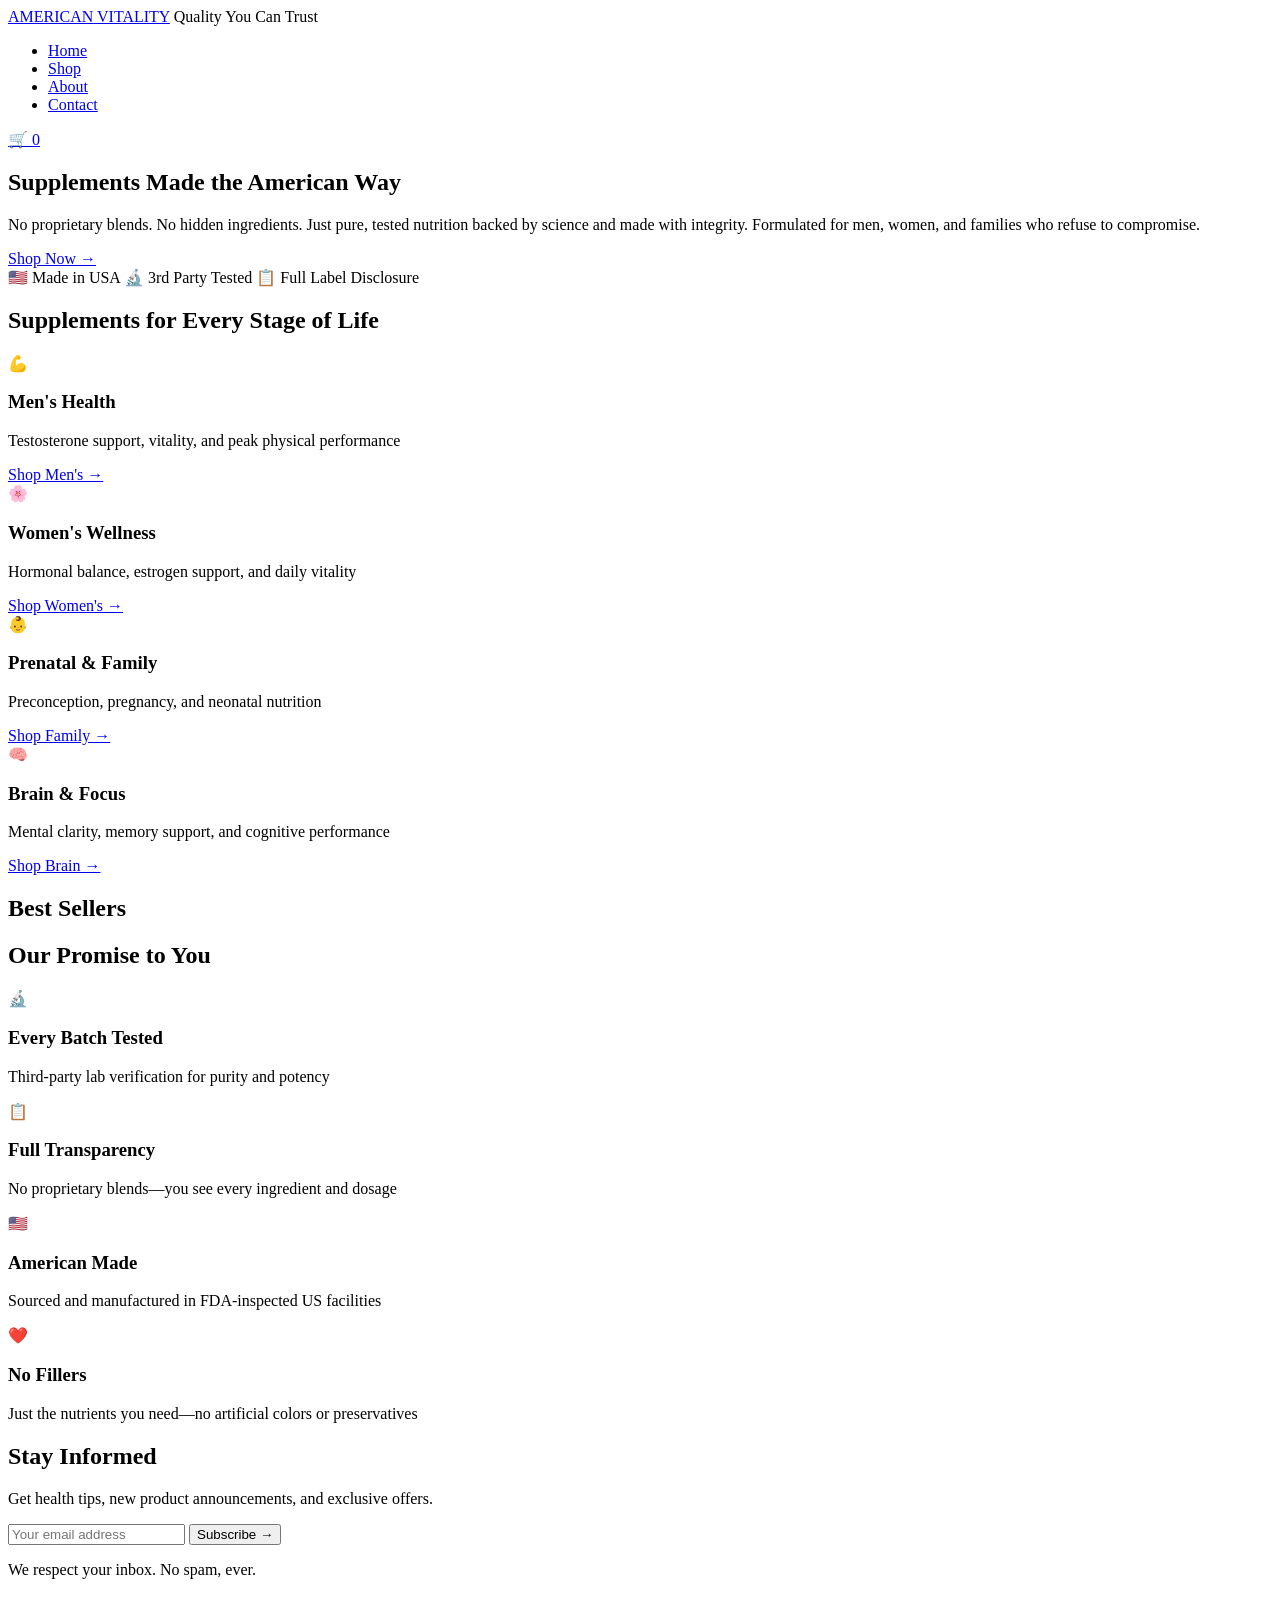
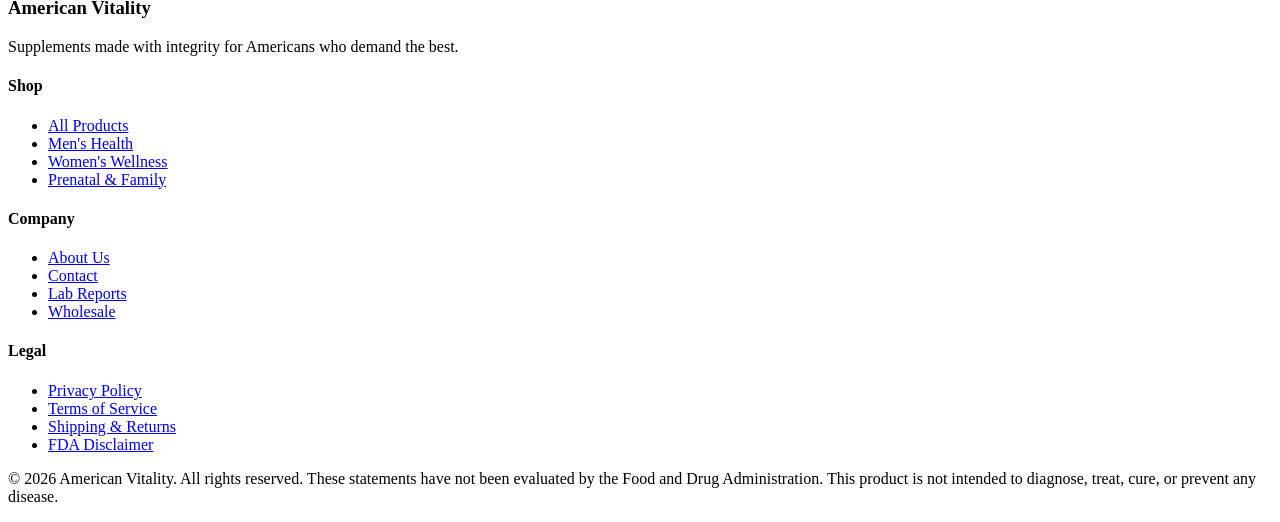
==== commit e945c981: "Update index.html" ====
--- a/index.html
+++ b/index.html
@@ -1,432 +1,13 @@
 <!DOCTYPE html>
 <html lang="en">
 <head>
+    <link rel="stylesheet" href="css/style.css">
     <meta charset="UTF-8">
     <meta name="viewport" content="width=device-width, initial-scale=1.0">
     <title>American Vitality | Premium Supplements for Peak Performance</title>
-    <style>
-        * {
-            margin: 0;
-            padding: 0;
-            box-sizing: border-box;
-        }
-
-        body {
-            font-family: 'Segoe UI', Tahoma, Geneva, Verdana, sans-serif;
-            line-height: 1.5;
-            color: #2c2c2c;
-            background-color: #ffffff;
-        }
-
-        /* Header */
-        .header {
-            background-color: #1a2c3e;
-            padding: 1rem 2rem;
-            position: sticky;
-            top: 0;
-            z-index: 1000;
-        }
-
-        .nav-container {
-            max-width: 1400px;
-            margin: 0 auto;
-            display: flex;
-            justify-content: space-between;
-            align-items: center;
-            flex-wrap: wrap;
-        }
-
-        .logo a {
-            font-size: 1.5rem;
-            font-weight: 700;
-            color: #c5a572;
-            text-decoration: none;
-            letter-spacing: 1px;
-            font-family: 'Georgia', serif;
-        }
-
-        .logo span {
-            display: block;
-            font-size: 0.7rem;
-            color: #e0e0e0;
-            letter-spacing: 1px;
-        }
-
-        .nav-links {
-            display: flex;
-            list-style: none;
-            gap: 2rem;
-        }
-
-        .nav-links a {
-            color: #ffffff;
-            text-decoration: none;
-            font-weight: 500;
-            transition: color 0.3s;
-        }
-
-        .nav-links a:hover {
-            color: #c5a572;
-        }
-
-        .cart-icon a {
-            color: #ffffff;
-            text-decoration: none;
-            font-size: 1.2rem;
-        }
-
-        /* Hero Section */
-        .hero {
-            background: linear-gradient(135deg, #1a2c3e 0%, #2c4a5c 100%);
-            color: #ffffff;
-            text-align: center;
-            padding: 4rem 2rem;
-        }
-
-        .hero-content {
-            max-width: 800px;
-            margin: 0 auto;
-        }
-
-        .hero h1 {
-            font-size: 2.8rem;
-            margin-bottom: 1rem;
-            font-family: 'Georgia', serif;
-        }
-
-        .hero p {
-            font-size: 1.1rem;
-            margin-bottom: 2rem;
-            opacity: 0.9;
-        }
-
-        .btn-primary {
-            display: inline-block;
-            background-color: #c5a572;
-            color: #1a2c3e;
-            padding: 0.8rem 2rem;
-            text-decoration: none;
-            font-weight: 600;
-            border-radius: 4px;
-            transition: all 0.3s;
-        }
-
-        .btn-primary:hover {
-            background-color: #a8895a;
-            transform: translateY(-2px);
-        }
-
-        .hero-badge {
-            display: flex;
-            justify-content: center;
-            gap: 2rem;
-            margin-top: 3rem;
-            flex-wrap: wrap;
-        }
-
-        .hero-badge span {
-            background: rgba(255,255,255,0.1);
-            padding: 0.5rem 1rem;
-            border-radius: 30px;
-            font-size: 0.9rem;
-        }
-
-        .container {
-            max-width: 1200px;
-            margin: 0 auto;
-            padding: 0 2rem;
-        }
-
-        .section-title {
-            text-align: center;
-            font-size: 2.2rem;
-            margin-bottom: 2rem;
-            color: #1a2c3e;
-            position: relative;
-            padding-bottom: 1rem;
-            font-family: 'Georgia', serif;
-        }
-
-        .section-title:after {
-            content: '';
-            position: absolute;
-            bottom: 0;
-            left: 50%;
-            transform: translateX(-50%);
-            width: 80px;
-            height: 3px;
-            background-color: #c5a572;
-        }
-
-        /* Categories */
-        .categories {
-            padding: 4rem 0;
-            background-color: #f5f5f5;
-        }
-
-        .category-grid {
-            display: grid;
-            grid-template-columns: repeat(auto-fit, minmax(250px, 1fr));
-            gap: 2rem;
-        }
-
-        .category-card {
-            background: #ffffff;
-            padding: 2rem;
-            text-align: center;
-            border-radius: 8px;
-            box-shadow: 0 2px 10px rgba(0,0,0,0.05);
-            transition: transform 0.3s;
-        }
-
-        .category-card:hover {
-            transform: translateY(-5px);
-        }
-
-        .category-icon {
-            font-size: 3rem;
-            margin-bottom: 1rem;
-        }
-
-        .category-card h3 {
-            margin-bottom: 0.5rem;
-            color: #1a2c3e;
-        }
-
-        .category-card a {
-            display: inline-block;
-            margin-top: 1rem;
-            color: #c5a572;
-            text-decoration: none;
-            font-weight: 600;
-        }
-
-        /* Product Grid */
-        .featured {
-            padding: 4rem 0;
-        }
-
-        .product-grid {
-            display: grid;
-            grid-template-columns: repeat(auto-fit, minmax(280px, 1fr));
-            gap: 2rem;
-        }
-
-        .product-card {
-            background: #ffffff;
-            border: 1px solid #e0e0e0;
-            border-radius: 8px;
-            overflow: hidden;
-            transition: all 0.3s;
-        }
-
-        .product-card:hover {
-            box-shadow: 0 8px 20px rgba(0,0,0,0.1);
-            transform: translateY(-3px);
-        }
-
-        .product-image {
-            height: 240px;
-            background: #f5f5f5;
-            display: flex;
-            align-items: center;
-            justify-content: center;
-            font-size: 4rem;
-            background-size: cover;
-            background-position: center;
-        }
-
-        .product-info {
-            padding: 1.5rem;
-        }
-
-        .product-info h3 {
-            font-size: 1.2rem;
-            margin-bottom: 0.5rem;
-        }
-
-        .product-price {
-            font-size: 1.3rem;
-            font-weight: 700;
-            color: #1a2c3e;
-            margin: 0.5rem 0;
-        }
-
-        .product-description {
-            font-size: 0.85rem;
-            color: #666;
-            margin-bottom: 1rem;
-        }
-
-        .add-to-cart {
-            width: 100%;
-            background-color: #1a2c3e;
-            color: #ffffff;
-            border: none;
-            padding: 0.7rem;
-            cursor: pointer;
-            font-weight: 600;
-            border-radius: 4px;
-            transition: background-color 0.3s;
-        }
-
-        .add-to-cart:hover {
-            background-color: #c5a572;
-            color: #1a2c3e;
-        }
-
-        /* Quality Banner */
-        .quality-banner {
-            background-color: #1a2c3e;
-            color: #ffffff;
-            padding: 4rem 0;
-            text-align: center;
-        }
-
-        .quality-banner h2 {
-            margin-bottom: 2rem;
-            font-family: 'Georgia', serif;
-        }
-
-        .promise-grid {
-            display: grid;
-            grid-template-columns: repeat(auto-fit, minmax(200px, 1fr));
-            gap: 2rem;
-        }
-
-        .promise-item span {
-            font-size: 2.5rem;
-            display: block;
-            margin-bottom: 0.5rem;
-        }
-
-        .promise-item h3 {
-            margin-bottom: 0.5rem;
-        }
-
-        .promise-item p {
-            font-size: 0.9rem;
-            opacity: 0.8;
-        }
-
-        /* Newsletter */
-        .newsletter {
-            padding: 4rem 0;
-            text-align: center;
-            background-color: #f5f5f5;
-        }
-
-        .newsletter h2 {
-            margin-bottom: 0.5rem;
-        }
-
-        .newsletter form {
-            display: flex;
-            justify-content: center;
-            gap: 1rem;
-            margin: 1.5rem 0;
-            flex-wrap: wrap;
-        }
-
-        .newsletter input {
-            padding: 0.8rem 1.5rem;
-            width: 300px;
-            border: 1px solid #e0e0e0;
-            border-radius: 4px;
-            font-size: 1rem;
-        }
-
-        .newsletter button {
-            background-color: #1a2c3e;
-            color: #ffffff;
-            border: none;
-            padding: 0.8rem 2rem;
-            border-radius: 4px;
-            cursor: pointer;
-            font-weight: 600;
-        }
-
-        .disclaimer {
-            font-size: 0.75rem;
-            color: #666;
-        }
-
-        /* Footer */
-        .footer {
-            background-color: #1e2a36;
-            color: #ccc;
-            padding: 3rem 2rem 1rem;
-        }
-
-        .footer-content {
-            max-width: 1200px;
-            margin: 0 auto;
-            display: grid;
-            grid-template-columns: repeat(auto-fit, minmax(200px, 1fr));
-            gap: 2rem;
-        }
-
-        .footer-section h3, .footer-section h4 {
-            color: #c5a572;
-            margin-bottom: 1rem;
-        }
-
-        .footer-section ul {
-            list-style: none;
-        }
-
-        .footer-section ul li {
-            margin-bottom: 0.5rem;
-        }
-
-        .footer-section a {
-            color: #ccc;
-            text-decoration: none;
-        }
-
-        .footer-section a:hover {
-            color: #c5a572;
-        }
-
-        .footer-bottom {
-            text-align: center;
-            padding-top: 2rem;
-            margin-top: 2rem;
-            border-top: 1px solid #3a4a5a;
-            font-size: 0.75rem;
-        }
-
-        /* Responsive */
-        @media (max-width: 768px) {
-            .nav-container {
-                flex-direction: column;
-                gap: 1rem;
-            }
-            
-            .nav-links {
-                gap: 1rem;
-                flex-wrap: wrap;
-                justify-content: center;
-            }
-            
-            .hero h1 {
-                font-size: 2rem;
-            }
-            
-            .hero-badge {
-                gap: 1rem;
-            }
-            
-            .product-grid {
-                grid-template-columns: 1fr;
-            }
-            
-            .footer-content {
-                grid-template-columns: 1fr;
-                text-align: center;
-            }
-        }
-    </style>
+    <meta name="description" content="Premium, American-made supplements for men, women, and families. Tested for purity, made with integrity.">
+    <link rel="stylesheet" href="css/style.css">
+    <link href="https://fonts.googleapis.com/css2?family=Inter:opsz,wght@14..32,300;14..32,400;14..32,600;14..32,700&family=Playfair+Display:wght@400;500;600&display=swap" rel="stylesheet">
 </head>
 <body>
     <!-- Header -->
@@ -568,6 +149,8 @@
                 <ul>
                     <li><a href="about.html">About Us</a></li>
                     <li><a href="contact.html">Contact</a></li>
+                    <li><a href="#">Lab Reports</a></li>
+                    <li><a href="#">Wholesale</a></li>
                 </ul>
             </div>
             <div class="footer-section">
@@ -575,6 +158,7 @@
                 <ul>
                     <li><a href="#">Privacy Policy</a></li>
                     <li><a href="#">Terms of Service</a></li>
+                    <li><a href="#">Shipping & Returns</a></li>
                     <li><a href="#">FDA Disclaimer</a></li>
                 </ul>
             </div>
@@ -584,123 +168,6 @@
         </div>
     </footer>
 
-    <script>
-        // Product Database - UPDATE THESE WITH YOUR ACTUAL PRODUCTS
-        const products = [
-            {
-                id: 1,
-                name: "Men's Vitality Complex",
-                category: "men",
-                price: 44.99,
-                description: "Comprehensive support for testosterone, energy, and stamina. Includes zinc, magnesium, D3, and ashwagandha.",
-                features: ["Testosterone Support", "Energy & Stamina", "Stress Reduction"],
-                image: ""
-            },
-            {
-                id: 2,
-                name: "Women's Balance Formula",
-                category: "women",
-                price: 44.99,
-                description: "Hormonal balance support with DIM, evening primrose, and methylated B vitamins.",
-                features: ["Hormonal Balance", "Mood Support", "Healthy Metabolism"],
-                image: ""
-            },
-            {
-                id: 3,
-                name: "Prenatal Complete",
-                category: "family",
-                price: 39.99,
-                description: "Methylated folate, iron, DHA, and essential nutrients for preconception and pregnancy.",
-                features: ["Methylated Folate", "DHA Support", "Gentle on Stomach"],
-                image: ""
-            },
-            {
-                id: 4,
-                name: "Cognitive Edge",
-                category: "brain",
-                price: 49.99,
-                description: "Supports memory, focus, and mental clarity with lion's mane, bacopa, and phosphatidylserine.",
-                features: ["Memory Support", "Focus & Clarity", "Long-term Brain Health"],
-                image: ""
-            }
-        ];
-
-        // Cart functionality
-        let cart = JSON.parse(localStorage.getItem('cart')) || [];
-
-        function saveCart() {
-            localStorage.setItem('cart', JSON.stringify(cart));
-            updateCartDisplay();
-        }
-
-        function updateCartDisplay() {
-            const cartCount = document.getElementById('cartCount');
-            if (cartCount) {
-                const totalItems = cart.reduce((sum, item) => sum + item.quantity, 0);
-                cartCount.textContent = totalItems;
-            }
-        }
-
-        function addToCart(productId, quantity = 1) {
-            const product = products.find(p => p.id === productId);
-            if (!product) return;
-            
-            const existingItem = cart.find(item => item.id === productId);
-            if (existingItem) {
-                existingItem.quantity += quantity;
-            } else {
-                cart.push({
-                    id: product.id,
-                    name: product.name,
-                    price: product.price,
-                    quantity: quantity,
-                    image: product.image
-                });
-            }
-            saveCart();
-            alert(`${product.name} added to cart!`);
-        }
-
-        // Render featured products
-        function renderFeaturedProducts() {
-            const container = document.getElementById('featuredProducts');
-            if (!container) return;
-            
-            const featured = products.slice(0, 4);
-            container.innerHTML = featured.map(product => `
-                <div class="product-card">
-                    <div class="product-image">
-                        ${product.image ? `<img src="${product.image}" style="width:100%;height:100%;object-fit:cover;">` : '💊'}
-                    </div>
-                    <div class="product-info">
-                        <h3>${product.name}</h3>
-                        <div class="product-price">$${product.price}</div>
-                        <p class="product-description">${product.description.substring(0, 80)}${product.description.length > 80 ? '...' : ''}</p>
-                        <button class="add-to-cart" onclick="addToCart(${product.id})">Add to Cart</button>
-                    </div>
-                </div>
-            `).join('');
-        }
-
-        // Initialize
-        document.addEventListener('DOMContentLoaded', () => {
-            renderFeaturedProducts();
-            updateCartDisplay();
-            
-            // Newsletter form
-            const newsletterForm = document.getElementById('newsletterForm');
-            if (newsletterForm) {
-                newsletterForm.addEventListener('submit', (e) => {
-                    e.preventDefault();
-                    const email = newsletterForm.querySelector('input').value;
-                    alert(`Thanks for subscribing! We'll send updates to ${email}`);
-                    newsletterForm.reset();
-                });
-            }
-        });
-
-        // Make addToCart available globally
-        window.addToCart = addToCart;
-    </script>
+    <script src="js/main.js"></script>
 </body>
 </html>
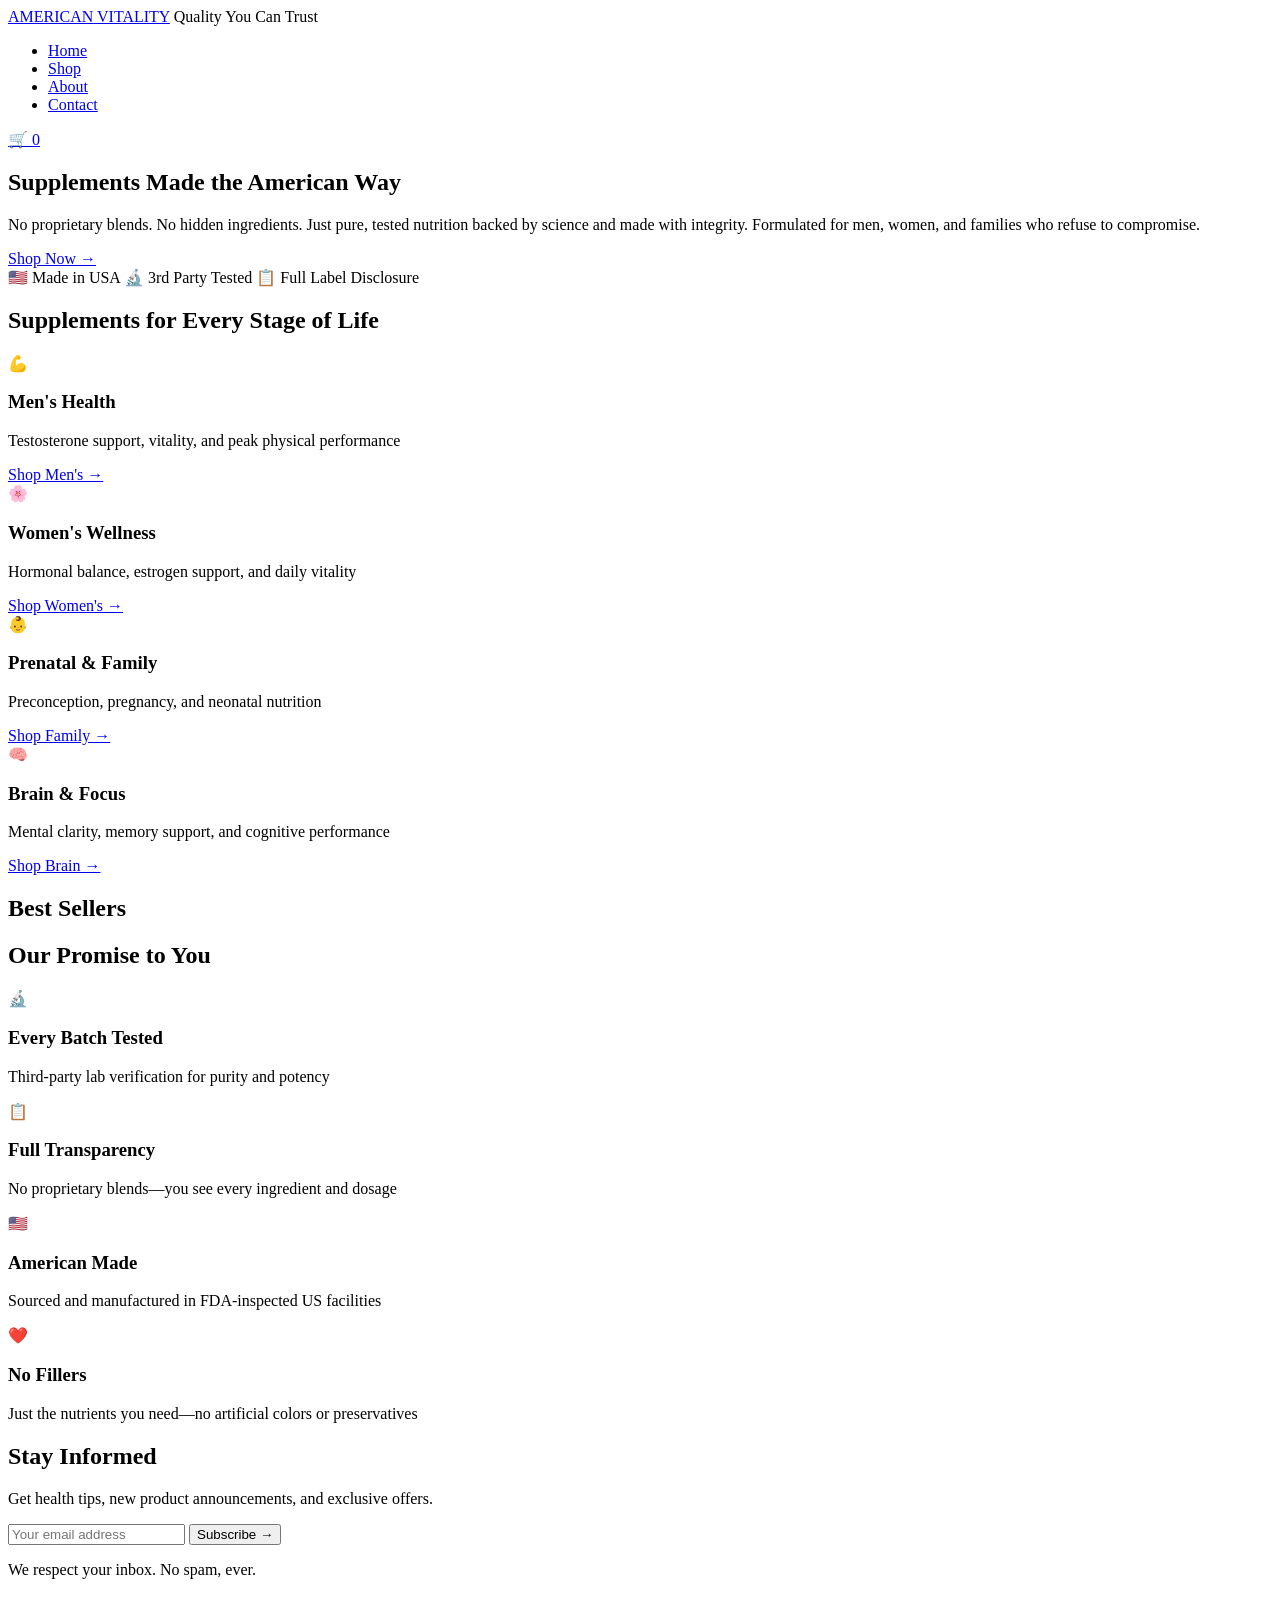
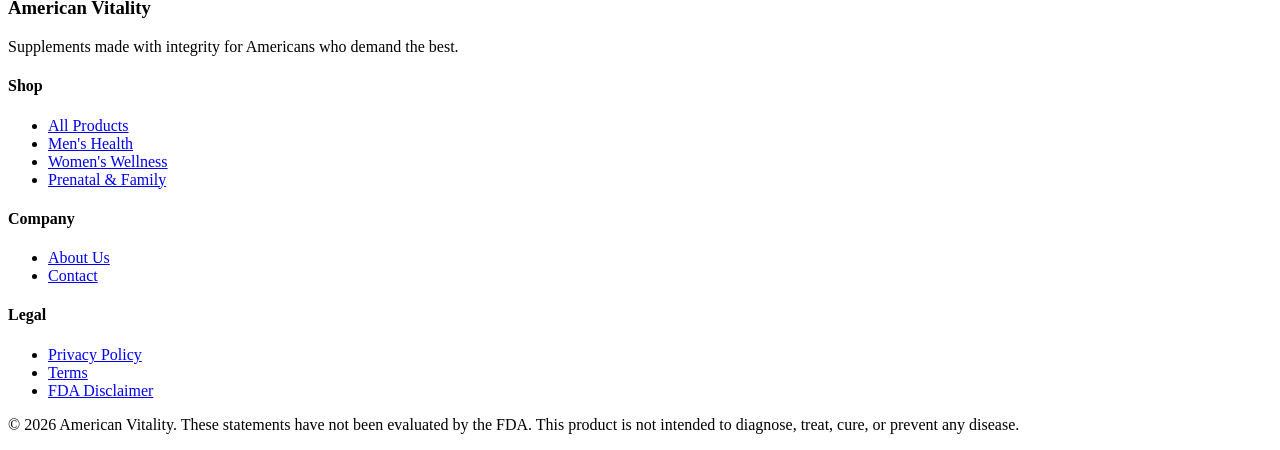
==== commit 37fbb00e: "Update index.html" ====
--- a/index.html
+++ b/index.html
@@ -1,16 +1,12 @@
 <!DOCTYPE html>
 <html lang="en">
 <head>
-    <link rel="stylesheet" href="css/style.css">
     <meta charset="UTF-8">
     <meta name="viewport" content="width=device-width, initial-scale=1.0">
-    <title>American Vitality | Premium Supplements for Peak Performance</title>
-    <meta name="description" content="Premium, American-made supplements for men, women, and families. Tested for purity, made with integrity.">
+    <title>American Vitality | Premium Supplements</title>
     <link rel="stylesheet" href="css/style.css">
-    <link href="https://fonts.googleapis.com/css2?family=Inter:opsz,wght@14..32,300;14..32,400;14..32,600;14..32,700&family=Playfair+Display:wght@400;500;600&display=swap" rel="stylesheet">
 </head>
 <body>
-    <!-- Header -->
     <header class="header">
         <nav class="nav-container">
             <div class="logo">
@@ -23,13 +19,10 @@
                 <li><a href="about.html">About</a></li>
                 <li><a href="contact.html">Contact</a></li>
             </ul>
-            <div class="cart-icon">
-                <a href="#" id="cartLink">🛒 <span id="cartCount">0</span></a>
-            </div>
+            <div class="cart-icon"><a href="#">🛒 <span id="cartCount">0</span></a></div>
         </nav>
     </header>
 
-    <!-- Hero Section -->
     <section class="hero">
         <div class="hero-content">
             <h1>Supplements Made the American Way</h1>
@@ -43,79 +36,37 @@
         </div>
     </section>
 
-    <!-- Featured Categories -->
     <section class="categories">
         <div class="container">
             <h2 class="section-title">Supplements for Every Stage of Life</h2>
             <div class="category-grid">
-                <div class="category-card">
-                    <div class="category-icon">💪</div>
-                    <h3>Men's Health</h3>
-                    <p>Testosterone support, vitality, and peak physical performance</p>
-                    <a href="products.html?category=men">Shop Men's →</a>
-                </div>
-                <div class="category-card">
-                    <div class="category-icon">🌸</div>
-                    <h3>Women's Wellness</h3>
-                    <p>Hormonal balance, estrogen support, and daily vitality</p>
-                    <a href="products.html?category=women">Shop Women's →</a>
-                </div>
-                <div class="category-card">
-                    <div class="category-icon">👶</div>
-                    <h3>Prenatal & Family</h3>
-                    <p>Preconception, pregnancy, and neonatal nutrition</p>
-                    <a href="products.html?category=family">Shop Family →</a>
-                </div>
-                <div class="category-card">
-                    <div class="category-icon">🧠</div>
-                    <h3>Brain & Focus</h3>
-                    <p>Mental clarity, memory support, and cognitive performance</p>
-                    <a href="products.html?category=brain">Shop Brain →</a>
-                </div>
+                <div class="category-card"><div class="category-icon">💪</div><h3>Men's Health</h3><p>Testosterone support, vitality, and peak physical performance</p><a href="products.html?category=men">Shop Men's →</a></div>
+                <div class="category-card"><div class="category-icon">🌸</div><h3>Women's Wellness</h3><p>Hormonal balance, estrogen support, and daily vitality</p><a href="products.html?category=women">Shop Women's →</a></div>
+                <div class="category-card"><div class="category-icon">👶</div><h3>Prenatal & Family</h3><p>Preconception, pregnancy, and neonatal nutrition</p><a href="products.html?category=family">Shop Family →</a></div>
+                <div class="category-card"><div class="category-icon">🧠</div><h3>Brain & Focus</h3><p>Mental clarity, memory support, and cognitive performance</p><a href="products.html?category=brain">Shop Brain →</a></div>
             </div>
         </div>
     </section>
 
-    <!-- Featured Products -->
     <section class="featured">
         <div class="container">
             <h2 class="section-title">Best Sellers</h2>
-            <div class="product-grid" id="featuredProducts">
-                <!-- Products loaded via JavaScript -->
+            <div class="product-grid" id="featuredProducts"></div>
+        </div>
+    </section>
+
+    <section class="quality-banner">
+        <div class="container">
+            <h2>Our Promise to You</h2>
+            <div class="promise-grid">
+                <div class="promise-item"><span>🔬</span><h3>Every Batch Tested</h3><p>Third-party lab verification for purity and potency</p></div>
+                <div class="promise-item"><span>📋</span><h3>Full Transparency</h3><p>No proprietary blends—you see every ingredient and dosage</p></div>
+                <div class="promise-item"><span>🇺🇸</span><h3>American Made</h3><p>Sourced and manufactured in FDA-inspected US facilities</p></div>
+                <div class="promise-item"><span>❤️</span><h3>No Fillers</h3><p>Just the nutrients you need—no artificial colors or preservatives</p></div>
             </div>
         </div>
     </section>
 
-    <!-- Quality Promise -->
-    <section class="quality-banner">
-        <div class="container">
-            <h2>Our Promise to You</h2>
-            <div class="promise-grid">
-                <div class="promise-item">
-                    <span>🔬</span>
-                    <h3>Every Batch Tested</h3>
-                    <p>Third-party lab verification for purity and potency</p>
-                </div>
-                <div class="promise-item">
-                    <span>📋</span>
-                    <h3>Full Transparency</h3>
-                    <p>No proprietary blends—you see every ingredient and dosage</p>
-                </div>
-                <div class="promise-item">
-                    <span>🇺🇸</span>
-                    <h3>American Made</h3>
-                    <p>Sourced and manufactured in FDA-inspected US facilities</p>
-                </div>
-                <div class="promise-item">
-                    <span>❤️</span>
-                    <h3>No Fillers</h3>
-                    <p>Just the nutrients you need—no artificial colors or preservatives</p>
-                </div>
-            </div>
-        </div>
-    </section>
-
-    <!-- Newsletter -->
     <section class="newsletter">
         <div class="container">
             <h2>Stay Informed</h2>
@@ -128,44 +79,14 @@
         </div>
     </section>
 
-    <!-- Footer -->
     <footer class="footer">
         <div class="footer-content">
-            <div class="footer-section">
-                <h3>American Vitality</h3>
-                <p>Supplements made with integrity for Americans who demand the best.</p>
-            </div>
-            <div class="footer-section">
-                <h4>Shop</h4>
-                <ul>
-                    <li><a href="products.html">All Products</a></li>
-                    <li><a href="products.html?category=men">Men's Health</a></li>
-                    <li><a href="products.html?category=women">Women's Wellness</a></li>
-                    <li><a href="products.html?category=family">Prenatal & Family</a></li>
-                </ul>
-            </div>
-            <div class="footer-section">
-                <h4>Company</h4>
-                <ul>
-                    <li><a href="about.html">About Us</a></li>
-                    <li><a href="contact.html">Contact</a></li>
-                    <li><a href="#">Lab Reports</a></li>
-                    <li><a href="#">Wholesale</a></li>
-                </ul>
-            </div>
-            <div class="footer-section">
-                <h4>Legal</h4>
-                <ul>
-                    <li><a href="#">Privacy Policy</a></li>
-                    <li><a href="#">Terms of Service</a></li>
-                    <li><a href="#">Shipping & Returns</a></li>
-                    <li><a href="#">FDA Disclaimer</a></li>
-                </ul>
-            </div>
+            <div class="footer-section"><h3>American Vitality</h3><p>Supplements made with integrity for Americans who demand the best.</p></div>
+            <div class="footer-section"><h4>Shop</h4><ul><li><a href="products.html">All Products</a></li><li><a href="products.html?category=men">Men's Health</a></li><li><a href="products.html?category=women">Women's Wellness</a></li><li><a href="products.html?category=family">Prenatal & Family</a></li></ul></div>
+            <div class="footer-section"><h4>Company</h4><ul><li><a href="about.html">About Us</a></li><li><a href="contact.html">Contact</a></li></ul></div>
+            <div class="footer-section"><h4>Legal</h4><ul><li><a href="#">Privacy Policy</a></li><li><a href="#">Terms</a></li><li><a href="#">FDA Disclaimer</a></li></ul></div>
         </div>
-        <div class="footer-bottom">
-            <p>&copy; 2026 American Vitality. All rights reserved. These statements have not been evaluated by the Food and Drug Administration. This product is not intended to diagnose, treat, cure, or prevent any disease.</p>
-        </div>
+        <div class="footer-bottom"><p>&copy; 2026 American Vitality. These statements have not been evaluated by the FDA. This product is not intended to diagnose, treat, cure, or prevent any disease.</p></div>
     </footer>
 
     <script src="js/main.js"></script>
